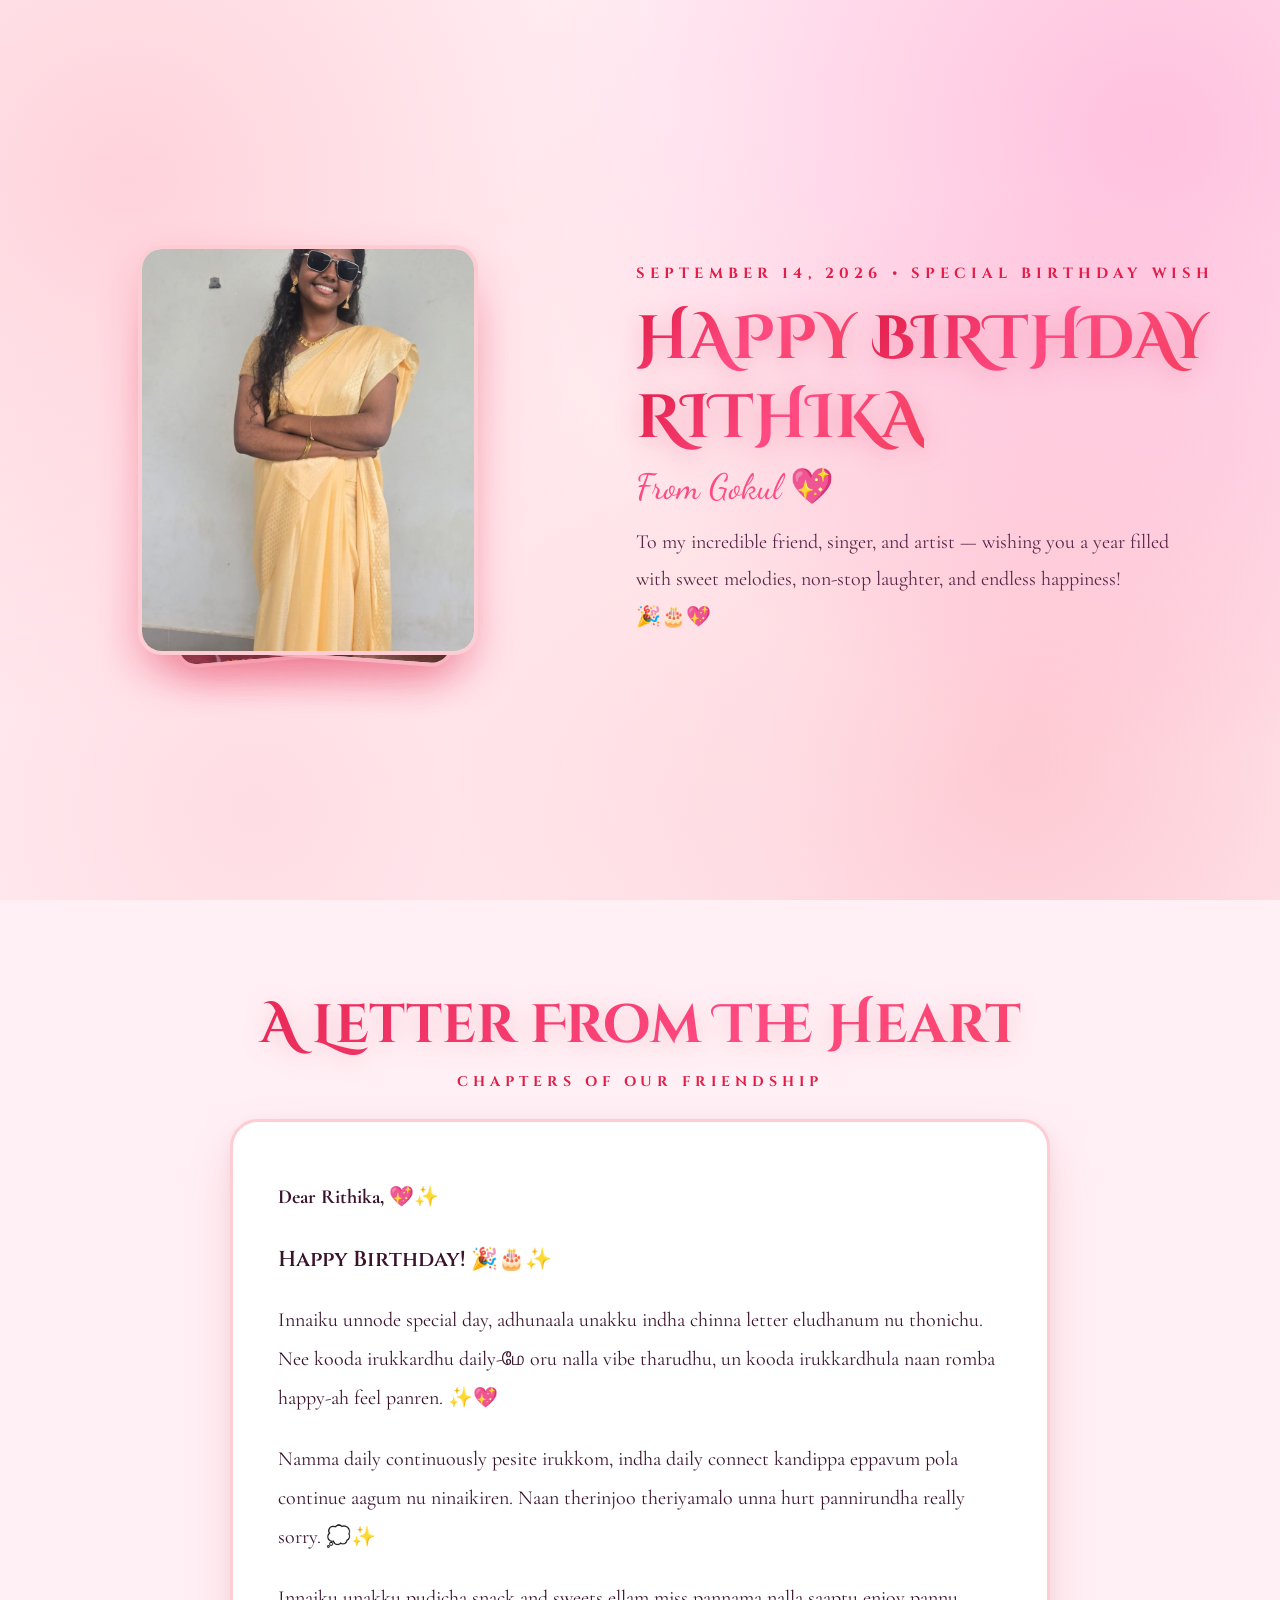
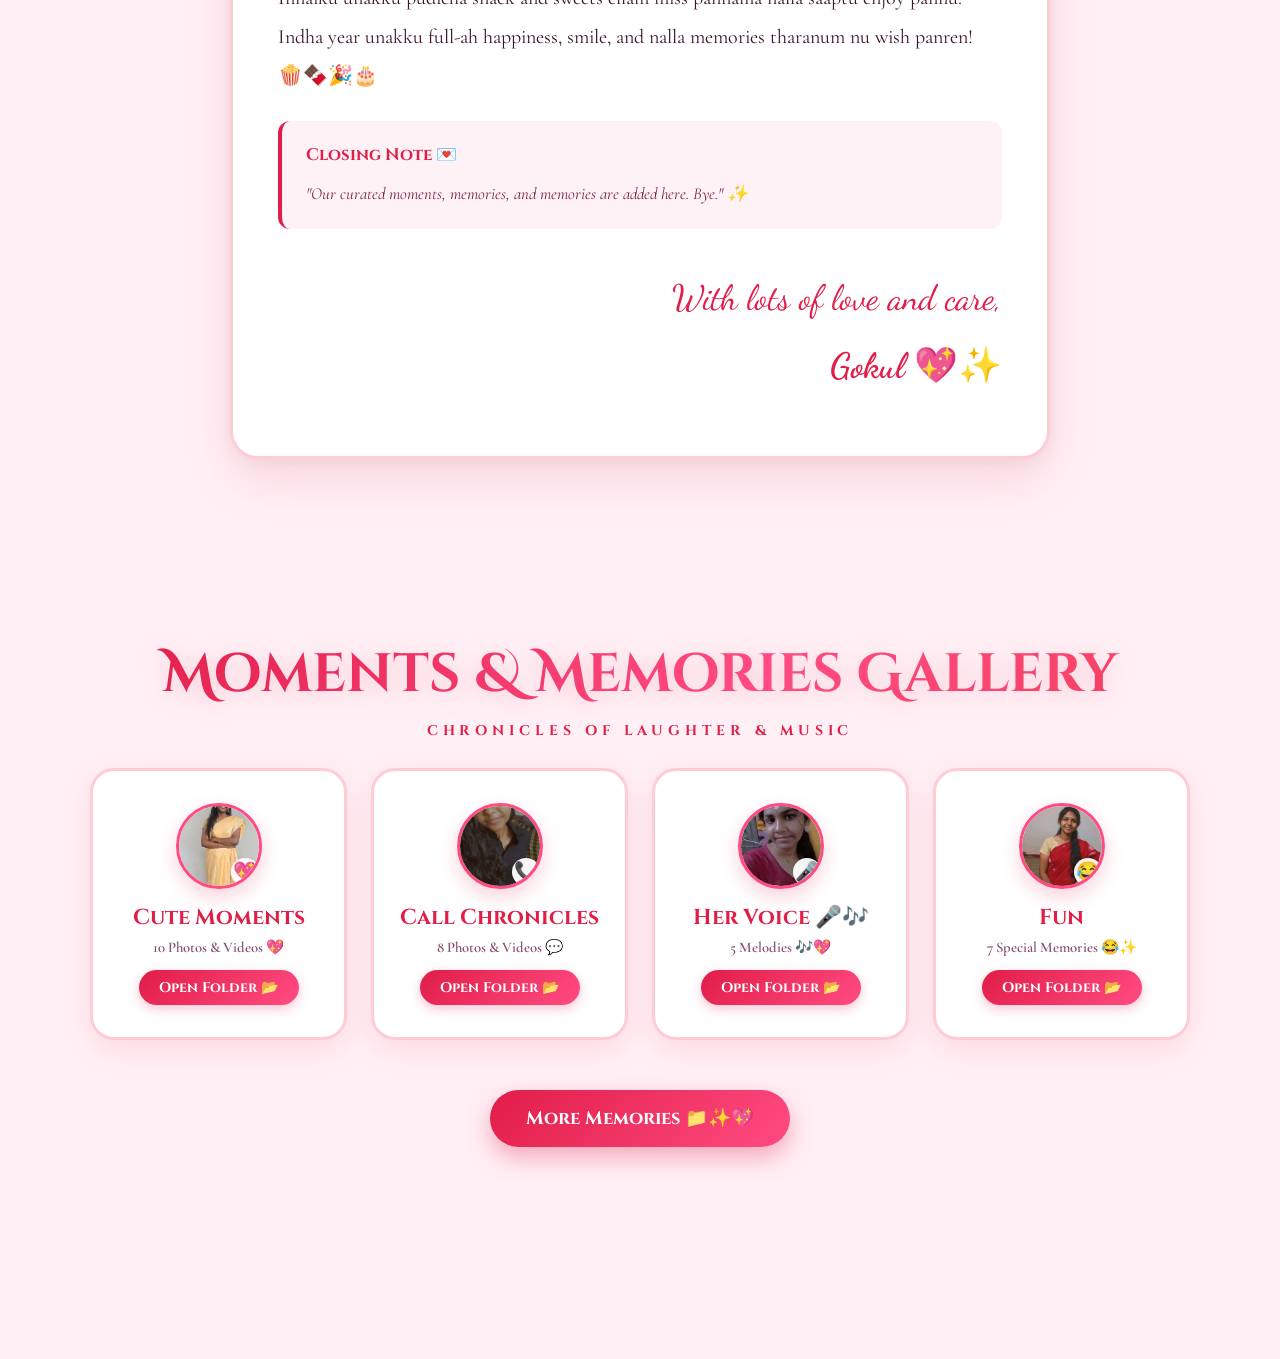
==== index.html @ 55dde21a "Remove opening modal overlay and floating voice button completely" ====
<!DOCTYPE html>
<html lang="en">
<head>
  <meta charset="UTF-8" />
  <meta name="viewport" content="width=device-width, initial-scale=1.0" />
  <title>Happy Birthday, Rithika S ❤️✨ | Friendship Celebration</title>
  <meta name="description" content="A special friendship birthday celebration created for Rithika S — September 14, 2026." />

  <!-- Google Fonts & Stylesheet -->
  <link rel="preconnect" href="https://fonts.googleapis.com" />
  <link rel="preconnect" href="https://fonts.gstatic.com" crossorigin />
  <link href="https://fonts.googleapis.com/css2?family=Cinzel+Decorative:wght@700&family=Cinzel:wght@500;700&family=Cormorant+Garamond:ital,wght@0,400;0,600;1,400&family=Inter:wght@300;400;500;600&family=Dancing+Script:wght@600;700&display=swap" rel="stylesheet" />
  <link rel="stylesheet" href="css/styles.css" />
</head>
<body>

  <!-- Raining Paper Confetti Canvas -->
  <canvas id="confetti-canvas"></canvas>

  <!-- Floating Party Balloons -->
  <div class="balloon-container" aria-hidden="true">
    <div class="floating-balloon b1">🎈</div>
    <div class="floating-balloon b2">🎂</div>
    <div class="floating-balloon b3">🎉</div>
    <div class="floating-balloon b4">🎈</div>
    <div class="floating-balloon b5">💖</div>
  </div>

  <!-- HERO SPLIT LAYOUT SECTION -->
  <header class="hero-section">
    <div class="hero-inner">
      
      <!-- HERO LEFT: 5-Photo Shuffling Stack -->
      <div class="hero-photo-column">
        <div class="photo-shuffle-stage">
          <div class="photo-shuffle-stack" id="photo-stack">
            
            <div class="shuffle-photo-card active" data-index="0">
              <img src="assets/images/rithu-real-1.jpg" alt="Rithika Photo 1" />
            </div>

            <div class="shuffle-photo-card next-1" data-index="1">
              <img src="assets/images/rithu-real-2.jpg" alt="Rithika Photo 2" />
            </div>

            <div class="shuffle-photo-card next-2" data-index="2">
              <img src="assets/images/rithu-real-3.jpg" alt="Rithika Photo 3" />
            </div>

            <div class="shuffle-photo-card next-3" data-index="3">
              <img src="assets/images/rithu-real-4.jpg" alt="Rithika Photo 4" />
            </div>

            <div class="shuffle-photo-card next-4" data-index="4">
              <img src="assets/images/rithu-real-5.jpg" alt="Rithika Photo 5" />
            </div>

          </div>
        </div>
      </div>

      <!-- HERO RIGHT: Title, Gokul Credit, Description & Interactive Voice Wish -->
      <div class="hero-text-column">
        <span class="hero-subtitle">SEPTEMBER 14, 2026 • SPECIAL BIRTHDAY WISH</span>
        
        <h1 class="hbd-animated-title" aria-label="HAPPY BIRTHDAY RITHIKA">
          <span class="hbd-word">
            <span class="hbd-char">HAPPY</span>
          </span>
          <span class="hbd-word">
            <span class="hbd-char">BIRTHDAY</span>
          </span>
          <span class="hbd-word">
            <span class="hbd-char">RITHIKA</span>
          </span>
        </h1>

        <div class="hero-author-tag">From Gokul <span class="emoji">💖</span></div>

        <p class="hero-desc">
          To my incredible friend, singer, and artist — wishing you a year filled with sweet melodies, non-stop laughter, and endless happiness! <span class="emoji">🎉🎂💖</span>
        </p>

        <!-- Hidden Background Audio: Gokul's Voice Birthday Wish (plays once) -->
        <audio id="gokul-voice-audio" autoplay preload="auto" style="display: none;">
          <source src="assets/audio/gokul-voice-wish.mp3" type="audio/mpeg">
          <source src="assets/audio/gokul-voice-wish.webm" type="audio/webm">
          <source src="assets/audio/gokul-happy-birthday-girl.webm" type="audio/webm">
          <source src="assets/audio/whatsapp-voice-wish.m4a" type="audio/mp4">
        </audio>

      </div>

    </div>
  </header>

  <!-- SECTION 2: PERSONAL FRIENDSHIP STORY LETTER -->
  <section id="letter-section" class="page-section">
    <div class="section-inner">
      <h2 class="section-title">A Letter From The Heart</h2>
      <p class="section-sub">CHAPTERS OF OUR FRIENDSHIP</p>

      <div class="letter-card-container">
        <p><strong>Dear Rithika,</strong> <span class="emoji">💖✨</span></p>

        <p style="font-size: 1.35rem; font-weight: 600; color: var(--pink-accent); font-family: var(--font-heading); margin-bottom: 20px;">
          Happy Birthday! 🎉🎂✨
        </p>
        
        <p>Innaiku unnode special day, adhunaala unakku indha chinna letter eludhanum nu thonichu. Nee kooda irukkardhu daily-மே oru nalla vibe tharudhu, un kooda irukkardhula naan romba happy-ah feel panren. ✨💖</p>
        
        <p>Namma daily continuously pesite irukkom, indha daily connect kandippa eppavum pola continue aagum nu ninaikiren. Naan therinjoo theriyamalo unna hurt pannirundha really sorry. 💭✨</p>
        
        <p>Innaiku unakku pudicha snack and sweets ellam miss pannama nalla saaptu enjoy pannu. Indha year unakku full-ah happiness, smile, and nalla memories tharanum nu wish panren! 🍿🍫🎉🎂</p>

        <div style="margin: 25px 0; padding: 18px 24px; background: rgba(255, 240, 245, 0.85); border-left: 4px solid var(--pink-accent); border-radius: 12px; font-style: italic; color: #7a2846; font-size: 1.05rem;">
          <strong style="display: block; font-style: normal; font-family: var(--font-heading); color: var(--pink-accent); margin-bottom: 6px;">Closing Note 💌</strong>
          "Our curated moments, memories, and memories are added here. Bye." ✨
        </div>

        <div class="letter-signature">
          With lots of love and care,<br />
          <strong>Gokul 💖✨</strong>
        </div>
      </div>
    </div>
  </section>

  <!-- SECTION 3: MEMORIES & PERFORMANCE GALLERY -->
  <section id="memories-section" class="page-section">
    <div class="section-inner">
      <h2 class="section-title">Moments & Memories Gallery</h2>
      <p class="section-sub">CHRONICLES OF LAUGHTER & MUSIC</p>

      <!-- Interactive Album Folders Grid View -->
      <div id="folders-view" class="folders-grid-container">
        <div class="folder-album-card" data-open-folder="cute">
          <div class="folder-preview-wrap">
            <img src="assets/images/rithu-real-1.jpg" alt="Cute Moments Cover" />
            <span class="folder-badge-overlay">💖</span>
          </div>
          <h3 class="folder-album-title">Cute Moments</h3>
          <span class="folder-item-count">10 Photos & Videos 💖</span>
          <button class="folder-open-action-btn">Open Folder 📂</button>
        </div>

        <div class="folder-album-card" data-open-folder="calls">
          <div class="folder-preview-wrap">
            <img src="assets/images/rithu-real-2.jpg" alt="Call Chronicles Cover" />
            <span class="folder-badge-overlay">📞</span>
          </div>
          <h3 class="folder-album-title">Call Chronicles</h3>
          <span class="folder-item-count">8 Photos & Videos 💬</span>
          <button class="folder-open-action-btn">Open Folder 📂</button>
        </div>

        <div class="folder-album-card" data-open-folder="videos">
          <div class="folder-preview-wrap">
            <img src="assets/images/rithu-real-3.jpg" alt="Her Voice Cover" />
            <span class="folder-badge-overlay">🎤</span>
          </div>
          <h3 class="folder-album-title">Her Voice 🎤🎶</h3>
          <span class="folder-item-count">5 Melodies 🎶💖</span>
          <button class="folder-open-action-btn">Open Folder 📂</button>
        </div>

        <div class="folder-album-card" data-open-folder="fun">
          <div class="folder-preview-wrap">
            <img src="assets/images/rithu-real-4.jpg" alt="Fun Cover" />
            <span class="folder-badge-overlay">😂</span>
          </div>
          <h3 class="folder-album-title">Fun</h3>
          <span class="folder-item-count">7 Special Memories 😂✨</span>
          <button class="folder-open-action-btn">Open Folder 📂</button>
        </div>
      </div>

      <!-- Active Folder Navigation Bar -->
      <div id="active-folder-bar" class="active-folder-bar hidden">
        <button id="back-to-folders-btn" class="folder-back-btn">← Back to All Folders 📁</button>
        <h3 id="current-folder-heading" class="current-folder-heading">Folder View</h3>
      </div>

      <!-- Memories Grid (Hidden by default until a folder is opened) -->
      <div class="memories-grid hidden" id="memories-grid">
        
        <!-- Memory 2 -->
        <div class="memory-card" data-folder="calls" data-type="image" data-src="assets/images/rithu-real-2.jpg" data-caption="7-to-10 PM Long Calls 📞💬">
          <div class="memory-media-wrap">
            <img src="assets/images/rithu-real-2.jpg" alt="Long calls" />
          </div>
          <h3 class="memory-caption">7-to-10 PM Calls 📞💬</h3>
        </div>

        <!-- Song Cover 1 (Audio with Visual Cover Thumbnail) -->
        <div class="memory-card" data-folder="videos" data-type="video" data-src="assets/videos/song-1.mp4" data-caption="Her Voice - Song Cover 1 🎤🎶✨">
          <div class="memory-media-wrap">
            <video src="assets/videos/song-thumb-cover.mp4" muted loop autoplay playsinline></video>
          </div>
          <h3 class="memory-caption">Her Voice - Song Cover 1 🎤🎶✨</h3>
        </div>

        <!-- Song Cover 2 -->
        <div class="memory-card" data-folder="videos" data-type="video" data-src="assets/videos/song-2.mp4" data-caption="Her Voice - Song Cover 2 🎤🎵💖">
          <div class="memory-media-wrap">
            <video src="assets/videos/song-thumb-cover.mp4" muted loop autoplay playsinline></video>
          </div>
          <h3 class="memory-caption">Her Voice - Song Cover 2 🎤🎵💖</h3>
        </div>

        <!-- Song Cover 3 -->
        <div class="memory-card" data-folder="videos" data-type="video" data-src="assets/videos/song-3.mp4" data-caption="Her Voice - Song Cover 3 🎤🌸🎶">
          <div class="memory-media-wrap">
            <video src="assets/videos/song-thumb-cover.mp4" muted loop autoplay playsinline></video>
          </div>
          <h3 class="memory-caption">Her Voice - Song Cover 3 🎤🌸🎶</h3>
        </div>

        <!-- Song Cover 4 -->
        <div class="memory-card" data-folder="videos" data-type="video" data-src="assets/videos/song-4.mp4" data-caption="Her Voice - Song Cover 4 🎤✨💖">
          <div class="memory-media-wrap">
            <video src="assets/videos/song-thumb-cover.mp4" muted loop autoplay playsinline></video>
          </div>
          <h3 class="memory-caption">Her Voice - Song Cover 4 🎤✨💖</h3>
        </div>

        <!-- Full Performance Video -->
        <div class="memory-card" data-folder="videos" data-type="video" data-src="assets/videos/song-full-performance.mp4" data-caption="Her Voice - Special Performance Video 🎤💖✨">
          <div class="memory-media-wrap">
            <video src="assets/videos/song-full-performance.mp4" muted loop autoplay playsinline></video>
          </div>
          <h3 class="memory-caption">Her Voice - Special Performance 🎤💖✨</h3>
        </div>

        <!-- Memory 4 -->
        <div class="memory-card" data-folder="fun" data-type="image" data-src="assets/images/rithu-real-4.jpg" data-caption="Fun & Laughter Special 😂✨">
          <div class="memory-media-wrap">
            <img src="assets/images/rithu-real-4.jpg" alt="Fun memory" />
          </div>
          <h3 class="memory-caption">Fun & Laughter Special 😂✨</h3>
        </div>

        <!-- Cute Moments Photo 1 -->
        <div class="memory-card" data-folder="cute" data-type="image" data-src="assets/images/cute-moment-1.jpg" data-caption="Sweet Vibe & Peaceful Moments 💖✨">
          <div class="memory-media-wrap">
            <img src="assets/images/cute-moment-1.jpg" alt="Sweet Vibe Memory" />
          </div>
          <h3 class="memory-caption">Sweet Vibe & Peaceful Moments 💖✨</h3>
        </div>

        <!-- Fun Video Memory 1 -->
        <div class="memory-card" data-folder="fun" data-type="video" data-src="assets/videos/cute-video-1.mp4" data-caption="Fun Video Memory 1 😂✨">
          <div class="memory-media-wrap">
            <video src="assets/videos/cute-video-1.mp4" muted loop autoplay playsinline></video>
          </div>
          <h3 class="memory-caption">Fun Video Memory 1 😂✨</h3>
        </div>

        <!-- Fun Video Memory 2 -->
        <div class="memory-card" data-folder="fun" data-type="video" data-src="assets/videos/cute-video-2.mp4" data-caption="Fun Video Memory 2 😂✨">
          <div class="memory-media-wrap">
            <video src="assets/videos/cute-video-2.mp4" muted loop autoplay playsinline></video>
          </div>
          <h3 class="memory-caption">Fun Video Memory 2 😂✨</h3>
        </div>

        <!-- Fun Video Memory 3 -->
        <div class="memory-card" data-folder="fun" data-type="video" data-src="assets/videos/cute-video-13.mp4" data-caption="Fun Video Memory 3 😂✨">
          <div class="memory-media-wrap">
            <video src="assets/videos/cute-video-13.mp4" muted loop autoplay playsinline></video>
          </div>
          <h3 class="memory-caption">Fun Video Memory 3 😂✨</h3>
        </div>

        <!-- Fun Video Memory 4 -->
        <div class="memory-card" data-folder="fun" data-type="video" data-src="assets/videos/fun-video-4.mp4" data-caption="Fun Video Memory 4 😂✨">
          <div class="memory-media-wrap">
            <video src="assets/videos/fun-video-4.mp4" muted loop autoplay playsinline></video>
          </div>
          <h3 class="memory-caption">Fun Video Memory 4 😂✨</h3>
        </div>

        <!-- Fun Video Memory 5 -->
        <div class="memory-card" data-folder="fun" data-type="video" data-src="assets/videos/fun-video-5.mp4" data-caption="Fun Video Memory 5 😂✨">
          <div class="memory-media-wrap">
            <video src="assets/videos/fun-video-5.mp4" muted loop autoplay playsinline></video>
          </div>
          <h3 class="memory-caption">Fun Video Memory 5 😂✨</h3>
        </div>

        <!-- Fun Video Memory 6 -->
        <div class="memory-card" data-folder="fun" data-type="video" data-src="assets/videos/fun-video-6.mp4" data-caption="Fun Video Memory 6 😂✨">
          <div class="memory-media-wrap">
            <video src="assets/videos/fun-video-6.mp4" muted loop autoplay playsinline></video>
          </div>
          <h3 class="memory-caption">Fun Video Memory 6 😂✨</h3>
        </div>

        <!-- Cute Moments Video 3 -->
        <div class="memory-card" data-folder="cute" data-type="video" data-src="assets/videos/cute-video-3.mp4" data-caption="Cute Video Memory 3 🎥💖">
          <div class="memory-media-wrap">
            <video src="assets/videos/cute-video-3.mp4" muted loop autoplay playsinline></video>
          </div>
          <h3 class="memory-caption">Cute Video Memory 3 🎥💖</h3>
        </div>

        <!-- Cute Moments Video 4 -->
        <div class="memory-card" data-folder="cute" data-type="video" data-src="assets/videos/cute-video-4.mp4" data-caption="Cute Video Memory 4 🎥💖">
          <div class="memory-media-wrap">
            <video src="assets/videos/cute-video-4.mp4" muted loop autoplay playsinline></video>
          </div>
          <h3 class="memory-caption">Cute Video Memory 4 🎥💖</h3>
        </div>

        <!-- Cute Moments Video 5 -->
        <div class="memory-card" data-folder="cute" data-type="video" data-src="assets/videos/cute-video-5.mp4" data-caption="Cute Video Memory 5 🎥💖">
          <div class="memory-media-wrap">
            <video src="assets/videos/cute-video-5.mp4" muted loop autoplay playsinline></video>
          </div>
          <h3 class="memory-caption">Cute Video Memory 5 🎥💖</h3>
        </div>

        <!-- Cute Moments Video 6 -->
        <div class="memory-card" data-folder="cute" data-type="video" data-src="assets/videos/cute-video-6.mp4" data-caption="Cute Video Memory 6 🎥💖">
          <div class="memory-media-wrap">
            <video src="assets/videos/cute-video-6.mp4" muted loop autoplay playsinline></video>
          </div>
          <h3 class="memory-caption">Cute Video Memory 6 🎥💖</h3>
        </div>

        <!-- Cute Moments Video 7 -->
        <div class="memory-card" data-folder="cute" data-type="video" data-src="assets/videos/cute-video-7.mp4" data-caption="Cute Video Memory 7 🎥💖">
          <div class="memory-media-wrap">
            <video src="assets/videos/cute-video-7.mp4" muted loop autoplay playsinline></video>
          </div>
          <h3 class="memory-caption">Cute Video Memory 7 🎥💖</h3>
        </div>

        <!-- Cute Moments Video 8 -->
        <div class="memory-card" data-folder="cute" data-type="video" data-src="assets/videos/cute-video-8.mp4" data-caption="Cute Video Memory 8 🎥💖">
          <div class="memory-media-wrap">
            <video src="assets/videos/cute-video-8.mp4" muted loop autoplay playsinline></video>
          </div>
          <h3 class="memory-caption">Cute Video Memory 8 🎥💖</h3>
        </div>

        <!-- Cute Moments Video 9 -->
        <div class="memory-card" data-folder="cute" data-type="video" data-src="assets/videos/cute-video-9.mp4" data-caption="Cute Video Memory 9 🎥💖">
          <div class="memory-media-wrap">
            <video src="assets/videos/cute-video-9.mp4" muted loop autoplay playsinline></video>
          </div>
          <h3 class="memory-caption">Cute Video Memory 9 🎥💖</h3>
        </div>

        <!-- Cute Moments Video 10 -->
        <div class="memory-card" data-folder="cute" data-type="video" data-src="assets/videos/cute-video-10.mp4" data-caption="Cute Video Memory 10 🎥💖">
          <div class="memory-media-wrap">
            <video src="assets/videos/cute-video-10.mp4" muted loop autoplay playsinline></video>
          </div>
          <h3 class="memory-caption">Cute Video Memory 10 🎥💖</h3>
        </div>

        <!-- Cute Moments Video 11 -->
        <div class="memory-card" data-folder="cute" data-type="video" data-src="assets/videos/cute-video-11.mp4" data-caption="Cute Video Memory 11 🎥💖">
          <div class="memory-media-wrap">
            <video src="assets/videos/cute-video-11.mp4" muted loop autoplay playsinline></video>
          </div>
          <h3 class="memory-caption">Cute Video Memory 11 🎥💖</h3>
        </div>

        <!-- Cute Moments Video 12 -->
        <div class="memory-card" data-folder="cute" data-type="video" data-src="assets/videos/cute-video-12.mp4" data-caption="Cute Video Memory 12 🎥💖">
          <div class="memory-media-wrap">
            <video src="assets/videos/cute-video-12.mp4" muted loop autoplay playsinline></video>
          </div>
          <h3 class="memory-caption">Cute Video Memory 12 🎥💖</h3>
        </div>

        <!-- Call Chronicles Photo 1 -->
        <div class="memory-card" data-folder="calls" data-type="image" data-src="assets/images/call-img-1.jpg" data-caption="Late Night Call Memory 1 📞💬">
          <div class="memory-media-wrap">
            <img src="assets/images/call-img-1.jpg" alt="Call Memory 1" />
          </div>
          <h3 class="memory-caption">Late Night Call Memory 1 📞💬</h3>
        </div>

        <!-- Call Chronicles Photo 2 -->
        <div class="memory-card" data-folder="calls" data-type="image" data-src="assets/images/call-img-2.jpg" data-caption="Late Night Call Memory 2 📞💬">
          <div class="memory-media-wrap">
            <img src="assets/images/call-img-2.jpg" alt="Call Memory 2" />
          </div>
          <h3 class="memory-caption">Late Night Call Memory 2 📞💬</h3>
        </div>

        <!-- Call Chronicles Photo 3 -->
        <div class="memory-card" data-folder="calls" data-type="image" data-src="assets/images/call-img-3.jpg" data-caption="Late Night Call Memory 3 📞💬">
          <div class="memory-media-wrap">
            <img src="assets/images/call-img-3.jpg" alt="Call Memory 3" />
          </div>
          <h3 class="memory-caption">Late Night Call Memory 3 📞💬</h3>
        </div>

        <!-- Call Chronicles Video 1 -->
        <div class="memory-card" data-folder="calls" data-type="video" data-src="assets/videos/call-video-1.mp4" data-caption="Call Video Moment 1 📹💬">
          <div class="memory-media-wrap">
            <video src="assets/videos/call-video-1.mp4" muted loop autoplay playsinline></video>
          </div>
          <h3 class="memory-caption">Call Video Moment 1 📹💬</h3>
        </div>

        <!-- Call Chronicles Video 2 -->
        <div class="memory-card" data-folder="calls" data-type="video" data-src="assets/videos/call-video-2.mp4" data-caption="Call Video Moment 2 📹💬">
          <div class="memory-media-wrap">
            <video src="assets/videos/call-video-2.mp4" muted loop autoplay playsinline></video>
          </div>
          <h3 class="memory-caption">Call Video Moment 2 📹💬</h3>
        </div>

        <!-- Call Chronicles Video 3 -->
        <div class="memory-card" data-folder="calls" data-type="video" data-src="assets/videos/call-video-3.mp4" data-caption="Call Video Moment 3 📹💬">
          <div class="memory-media-wrap">
            <video src="assets/videos/call-video-3.mp4" muted loop autoplay playsinline></video>
          </div>
          <h3 class="memory-caption">Call Video Moment 3 📹💬</h3>
        </div>

        <!-- Call Chronicles Video 4 -->
        <div class="memory-card" data-folder="calls" data-type="video" data-src="assets/videos/call-video-4.mp4" data-caption="Call Video Moment 4 📹💬">
          <div class="memory-media-wrap">
            <video src="assets/videos/call-video-4.mp4" muted loop autoplay playsinline></video>
          </div>
          <h3 class="memory-caption">Call Video Moment 4 📹💬</h3>
        </div>

      </div>

      <div style="margin-top: 50px;">
        <a href="https://drive.google.com/drive/folders/15Xi68kK8AtnU2vFqr58eB4OE3E8irzgk" target="_blank" rel="noopener noreferrer" class="btn-glow-pink" style="font-size: 1.15rem;">
          More Memories 📁✨💖
        </a>
      </div>
    </div>
  </section>

  <!-- LIGHTBOX MODAL -->
  <div id="lightbox-modal" class="lightbox-modal hidden">
    <div class="lightbox-content">
      <button id="lightbox-close" class="lightbox-close-btn">✕ Close</button>
      <img id="lightbox-img" class="hidden" src="" alt="Enlarged view" />
      <video id="lightbox-video" class="hidden" src="" controls autoplay></video>
      <p id="lightbox-caption" style="margin-top: 15px; color: var(--pink-accent); font-family: var(--font-heading); font-size: 1.25rem; font-weight: 700;"></p>
    </div>
  </div>

  <!-- Main JavaScript File -->
  <script src="js/main.js"></script>
</body>
</html>
---- css/styles.css ----
/* =========================================================
   RITHIKA S — FRIENDSHIP BIRTHDAY CELEBRATION
   styles.css — Voice Birthday Wish Soundwave & Layout
   ========================================================= */

@import url('https://fonts.googleapis.com/css2?family=Cinzel+Decorative:wght@700&family=Cinzel:wght@500;700&family=Cormorant+Garamond:ital,wght@0,400;0,600;1,400&family=Inter:wght@300;400;500;600&family=Dancing+Script:wght@600;700&display=swap');

:root {
  --bg-pink-light:   #fff0f5;
  --bg-card:         #ffffff;
  
  --pink-primary:    #ff4b82;
  --pink-accent:     #e11d48;
  --pink-glow:       #ff69b4;
  --pink-rose:       #f43f5e;
  --pink-soft:       #ffe4e6;
  --pink-border:     #fecdd3;

  --text-primary:    #3b142c;
  --text-secondary:  #5c2447;
  --text-muted:      #854d6e;

  --font-title:      'Cinzel Decorative', 'Cinzel', serif;
  --font-heading:    'Cinzel', serif;
  --font-body:       'Cormorant Garamond', Georgia, serif;
  --font-sans:       'Inter', system-ui, sans-serif;
  --font-script:     'Dancing Script', cursive;

  --ease-smooth:     cubic-bezier(0.25, 1, 0.5, 1);
  --ease-bounce:     cubic-bezier(0.34, 1.56, 0.64, 1);
}

*, *::before, *::after {
  box-sizing: border-box;
  margin: 0;
  padding: 0;
}

html {
  scroll-behavior: smooth;
  font-size: 16px;
}

body {
  width: 100%;
  min-height: 100vh;
  overflow-x: hidden;
  background-color: var(--bg-pink-light);
  background-image: 
    radial-gradient(circle at 10% 20%, rgba(255, 182, 193, 0.5) 0%, transparent 40%),
    radial-gradient(circle at 90% 15%, rgba(255, 105, 180, 0.35) 0%, transparent 45%),
    radial-gradient(circle at 50% 60%, rgba(255, 228, 230, 0.55) 0%, transparent 50%),
    radial-gradient(circle at 80% 85%, rgba(251, 113, 133, 0.3) 0%, transparent 45%),
    radial-gradient(circle at 20% 90%, rgba(255, 192, 203, 0.4) 0%, transparent 40%);
  background-attachment: fixed;
  color: var(--text-primary);
  font-family: var(--font-body);
  -webkit-font-smoothing: antialiased;
}

/* ── Floating Balloons & Confetti Rain Canvases ── */
.balloon-container {
  position: fixed;
  inset: 0;
  pointer-events: none;
  z-index: 50;
  overflow: hidden;
}

.floating-balloon {
  position: absolute;
  bottom: -100px;
  font-size: 2.8rem;
  animation: floatUp 7s ease-in-out infinite;
  opacity: 0.95;
}

@keyframes floatUp {
  0% { transform: translateY(0) rotate(0deg); opacity: 1; }
  100% { transform: translateY(-115vh) rotate(20deg); opacity: 0; }
}

.b1 { left: 8%; animation-delay: 0s; animation-duration: 6.5s; }
.b2 { left: 22%; animation-delay: 1.8s; animation-duration: 7.5s; }
.b3 { left: 45%; animation-delay: 0.5s; animation-duration: 8s; }
.b4 { left: 70%; animation-delay: 2.2s; animation-duration: 6.8s; }
.b5 { left: 88%; animation-delay: 1.0s; animation-duration: 7.2s; }

/* Raining Paper Confetti Canvas */
#confetti-canvas {
  position: fixed;
  inset: 0;
  pointer-events: none;
  z-index: 99;
}

/* ── Hero Split Layout Section ── */
.hero-section {
  position: relative;
  width: 100%;
  min-height: 100vh;
  display: flex;
  align-items: center;
  justify-content: center;
  padding: 60px 30px;
}

.hero-inner {
  width: 100%;
  max-width: 1240px;
  display: grid;
  grid-template-columns: 0.95fr 1.05fr;
  gap: 50px;
  align-items: center;
}

/* Hero Left: 5-Photo Shuffling Stack */
.hero-photo-column {
  width: 100%;
  display: flex;
  justify-content: center;
}

.photo-shuffle-stage {
  position: relative;
  width: 100%;
  height: 440px;
  display: flex;
  align-items: center;
  justify-content: center;
}

.photo-shuffle-stack {
  position: relative;
  width: 340px;
  height: 410px;
  cursor: pointer;
}

.shuffle-photo-card {
  position: absolute;
  inset: 0;
  border-radius: 24px;
  overflow: hidden;
  background: #ffffff;
  border: 4px solid var(--pink-border);
  box-shadow: 0 20px 45px rgba(225, 29, 72, 0.2);
  transition: all 0.8s var(--ease-smooth);
}

.shuffle-photo-card img {
  width: 100%;
  height: 100%;
  object-fit: cover;
}

.shuffle-photo-card.active {
  z-index: 10;
  transform: scale(1) rotate(0deg);
  opacity: 1;
}

.shuffle-photo-card.next-1 {
  z-index: 8;
  transform: scale(0.93) translateY(18px) rotate(4deg);
  opacity: 0.9;
}

.shuffle-photo-card.next-2 {
  z-index: 6;
  transform: scale(0.86) translateY(36px) rotate(-5deg);
  opacity: 0.75;
}

.shuffle-photo-card.next-3 {
  z-index: 4;
  transform: scale(0.8) translateY(54px) rotate(3deg);
  opacity: 0.55;
}

.shuffle-photo-card.next-4 {
  z-index: 2;
  transform: scale(0.74) translateY(70px) rotate(-3deg);
  opacity: 0.35;
}

/* Hero Right: Text Column */
.hero-text-column {
  display: flex;
  flex-direction: column;
  align-items: flex-start;
  text-align: left;
  gap: 16px;
}

.hero-subtitle {
  font-family: var(--font-heading);
  font-size: 0.92rem;
  letter-spacing: 0.35em;
  text-transform: uppercase;
  color: var(--pink-accent);
  font-weight: 700;
}

.hbd-animated-title {
  display: flex;
  flex-wrap: wrap;
  gap: 8px 14px;
  font-family: var(--font-title);
  font-size: clamp(2.5rem, 4.8vw, 4.5rem);
  line-height: 1.15;
  margin-top: 6px;
}

.hbd-word {
  display: inline-flex;
}

.hbd-char {
  display: inline-block;
  background: linear-gradient(135deg, #e11d48 0%, #ff4b82 50%, #f43f5e 100%);
  -webkit-background-clip: text;
  -webkit-text-fill-color: transparent;
  filter: drop-shadow(0 4px 12px rgba(225, 29, 72, 0.25));
}

.hero-author-tag {
  font-family: var(--font-script);
  font-size: 2.2rem;
  color: var(--pink-primary);
  margin-top: -5px;
}

.hero-desc {
  font-size: 1.25rem;
  color: var(--text-secondary);
  line-height: 1.85;
  max-width: 540px;
}

/* Voice Birthday Wish Component */
.voice-wish-wrap {
  margin-top: 15px;
  display: flex;
  flex-direction: column;
  align-items: flex-start;
  gap: 12px;
}

.voice-lang-selector {
  display: flex;
  gap: 8px;
  background: rgba(255, 255, 255, 0.8);
  padding: 4px;
  border-radius: 20px;
  border: 1px solid var(--pink-border);
  box-shadow: 0 4px 12px rgba(225, 29, 72, 0.08);
}

.voice-lang-btn {
  padding: 6px 14px;
  font-family: var(--font-body);
  font-size: 0.85rem;
  font-weight: 600;
  border: none;
  background: transparent;
  color: var(--text-muted);
  border-radius: 16px;
  cursor: pointer;
  transition: all 0.25s ease;
}

.voice-lang-btn.active, .voice-lang-btn:hover {
  background: linear-gradient(135deg, #e11d48, #ff4b82);
  color: #ffffff;
  box-shadow: 0 3px 10px rgba(225, 29, 72, 0.25);
}

.soundwave-container {
  display: flex;
  align-items: center;
  gap: 6px;
  background: var(--bg-card);
  border: 2px solid var(--pink-border);
  padding: 10px 22px;
  border-radius: 30px;
  box-shadow: 0 8px 25px rgba(225, 29, 72, 0.15);
  transition: opacity 0.3s ease;
}

.soundwave-bar {
  width: 4px;
  height: 24px;
  background: linear-gradient(to top, #ff4b82, #a855f7);
  border-radius: 4px;
  animation: soundwaveDance 0.5s ease-in-out infinite alternate;
}

.soundwave-bar:nth-child(1) { animation-delay: 0.1s; }
.soundwave-bar:nth-child(2) { animation-delay: 0.3s; }
.soundwave-bar:nth-child(3) { animation-delay: 0.2s; }
.soundwave-bar:nth-child(4) { animation-delay: 0.4s; }
.soundwave-bar:nth-child(5) { animation-delay: 0.15s; }

@keyframes soundwaveDance {
  0% { height: 8px; }
  100% { height: 28px; }
}

.voice-status-label {
  font-family: var(--font-heading);
  font-size: 0.95rem;
  color: var(--pink-accent);
  font-weight: 600;
  margin-left: 8px;
}

/* Glow Pill Buttons */
.btn-glow-pink {
  display: inline-flex;
  align-items: center;
  gap: 10px;
  padding: 16px 36px;
  background: linear-gradient(135deg, #e11d48, #ff4b82);
  border: none;
  border-radius: 50px;
  color: #ffffff;
  font-family: var(--font-heading);
  font-size: 1.05rem;
  font-weight: 700;
  cursor: pointer;
  box-shadow: 0 10px 25px rgba(225, 29, 72, 0.35);
  transition: transform 0.3s var(--ease-bounce), box-shadow 0.3s ease;
  text-decoration: none;
}

.btn-glow-pink:hover {
  transform: translateY(-4px) scale(1.04);
  box-shadow: 0 16px 35px rgba(225, 29, 72, 0.5);
}

.btn-glow-purple {
  background: linear-gradient(135deg, #a855f7, #ec4899) !important;
  box-shadow: 0 10px 25px rgba(168, 85, 247, 0.35) !important;
}

.btn-glow-purple:hover {
  box-shadow: 0 16px 35px rgba(168, 85, 247, 0.5) !important;
}

/* ── Section Dividers & General Sections ── */
.page-section {
  position: relative;
  width: 100%;
  min-height: 90vh;
  padding: 90px 30px;
  display: flex;
  flex-direction: column;
  align-items: center;
  text-align: center;
}

.section-inner {
  width: 100%;
  max-width: 1100px;
  margin: 0 auto;
}

.section-title {
  font-family: var(--font-title);
  font-size: clamp(2.2rem, 4.2vw, 3.6rem);
  background: linear-gradient(135deg, #e11d48 0%, #ff4b82 60%, #f43f5e 100%);
  -webkit-background-clip: text;
  -webkit-text-fill-color: transparent;
  filter: drop-shadow(0 4px 12px rgba(225, 29, 72, 0.2));
  margin-bottom: 10px;
}

.section-sub {
  font-family: var(--font-heading);
  font-size: 0.88rem;
  letter-spacing: 0.35em;
  text-transform: uppercase;
  color: var(--pink-accent);
  font-weight: 700;
  margin-bottom: 28px;
}

/* ── Personal Story Letter (Warm Human Feel) ── */
.letter-card-container {
  max-width: 820px;
  margin: 20px auto 0;
  background: var(--bg-card);
  color: var(--text-primary);
  padding: 55px 45px;
  border-radius: 28px;
  border: 3px solid var(--pink-border);
  box-shadow: 0 20px 50px rgba(225, 29, 72, 0.12), 0 5px 15px rgba(0, 0, 0, 0.05);
  text-align: left;
  line-height: 1.95;
  font-size: 1.25rem;
}

.letter-card-container p {
  color: var(--text-primary) !important;
  margin-bottom: 22px;
}

.letter-signature {
  text-align: right;
  font-family: var(--font-script);
  font-size: 2.2rem;
  color: var(--pink-accent) !important;
  margin-top: 35px;
}

/* ── Interactive Folder Cards Grid ── */
.folders-grid-container {
  display: grid;
  grid-template-columns: repeat(auto-fit, minmax(230px, 1fr));
  gap: 24px;
  width: 100%;
  margin: 25px 0 35px;
}

.folder-album-card {
  display: flex;
  flex-direction: column;
  align-items: center;
  justify-content: center;
  background: var(--bg-card);
  border: 3px solid var(--pink-border);
  border-radius: 24px;
  padding: 32px 20px;
  cursor: pointer;
  box-shadow: 0 10px 30px rgba(225, 29, 72, 0.1);
  transition: all 0.35s var(--ease-smooth);
}

.folder-album-card:hover {
  transform: translateY(-8px) scale(1.04);
  border-color: var(--pink-primary);
  box-shadow: 0 18px 45px rgba(225, 29, 72, 0.25);
  background: #ffffff;
}

.folder-icon-wrap {
  font-size: 3.5rem;
  margin-bottom: 12px;
  filter: drop-shadow(0 6px 12px rgba(225, 29, 72, 0.2));
  transition: transform 0.3s ease;
}

.folder-album-card:hover .folder-icon-wrap {
  transform: scale(1.15) rotate(-5deg);
}

.folder-preview-wrap {
  position: relative;
  width: 86px;
  height: 86px;
  border-radius: 50%;
  overflow: hidden;
  margin-bottom: 14px;
  border: 3px solid var(--pink-primary);
  box-shadow: 0 8px 20px rgba(225, 29, 72, 0.2);
}

.folder-preview-wrap img {
  width: 100%;
  height: 100%;
  object-fit: cover;
  transition: transform 0.4s ease;
}

.folder-album-card:hover .folder-preview-wrap img {
  transform: scale(1.15);
}

.folder-badge-overlay {
  position: absolute;
  bottom: 0;
  right: 0;
  font-size: 1.2rem;
  background: rgba(255, 255, 255, 0.95);
  border-radius: 50%;
  padding: 2px;
  box-shadow: 0 4px 10px rgba(0,0,0,0.15);
}

.folder-album-title {
  font-family: var(--font-heading);
  font-size: 1.35rem;
  color: var(--pink-accent);
  font-weight: 700;
  margin-bottom: 6px;
}

.folder-item-count {
  font-size: 0.92rem;
  color: var(--text-muted);
  font-weight: 600;
}

.folder-open-action-btn {
  margin-top: 14px;
  padding: 8px 20px;
  background: linear-gradient(135deg, #e11d48, #ff4b82);
  color: #ffffff;
  border: none;
  border-radius: 20px;
  font-family: var(--font-heading);
  font-size: 0.88rem;
  font-weight: 700;
  cursor: pointer;
  box-shadow: 0 4px 12px rgba(225, 29, 72, 0.25);
  transition: transform 0.25s ease, box-shadow 0.25s ease;
}

.folder-album-card:hover .folder-open-action-btn {
  transform: scale(1.06);
  box-shadow: 0 8px 20px rgba(225, 29, 72, 0.4);
}

/* ── Active Folder View Bar ── */
.active-folder-bar {
  display: flex;
  align-items: center;
  justify-content: space-between;
  width: 100%;
  background: var(--bg-card);
  border: 2px solid var(--pink-border);
  border-radius: 20px;
  padding: 14px 28px;
  margin-bottom: 30px;
  box-shadow: 0 8px 25px rgba(225, 29, 72, 0.1);
}

.folder-back-btn {
  display: inline-flex;
  align-items: center;
  gap: 8px;
  padding: 10px 22px;
  background: linear-gradient(135deg, #e11d48, #ff4b82);
  color: #ffffff;
  border: none;
  border-radius: 25px;
  font-family: var(--font-heading);
  font-size: 0.95rem;
  font-weight: 700;
  cursor: pointer;
  box-shadow: 0 6px 18px rgba(225, 29, 72, 0.25);
  transition: transform 0.25s ease;
}

.folder-back-btn:hover {
  transform: scale(1.05);
}

.current-folder-heading {
  font-family: var(--font-heading);
  font-size: 1.3rem;
  color: var(--pink-accent);
  font-weight: 700;
}

/* ── Folder Category Filter Navigation ── */
.gallery-folder-nav {
  display: flex;
  flex-wrap: wrap;
  justify-content: center;
  gap: 12px;
  margin: 15px 0 35px;
}

.folder-tab {
  display: inline-flex;
  align-items: center;
  gap: 8px;
  padding: 12px 26px;
  background: var(--bg-card);
  border: 2px solid var(--pink-border);
  border-radius: 30px;
  color: var(--text-primary);
  font-family: var(--font-heading);
  font-size: 0.98rem;
  font-weight: 700;
  cursor: pointer;
  box-shadow: 0 6px 18px rgba(225, 29, 72, 0.08);
  transition: all 0.3s var(--ease-smooth);
}

.folder-tab:hover, .folder-tab.active {
  background: linear-gradient(135deg, #e11d48, #ff4b82);
  color: #ffffff;
  border-color: #ff4b82;
  transform: translateY(-3px) scale(1.04);
  box-shadow: 0 10px 25px rgba(225, 29, 72, 0.3);
}

/* ── Memories Gallery Grid ── */
.memories-grid {
  display: grid;
  grid-template-columns: repeat(auto-fit, minmax(280px, 1fr));
  gap: 28px;
  width: 100%;
  margin-top: 20px;
}

.memory-card.hidden-folder {
  display: none !important;
}

.memory-card {
  position: relative;
  background: var(--bg-card);
  border: 2px solid var(--pink-border);
  border-radius: 24px;
  padding: 18px;
  overflow: hidden;
  box-shadow: 0 10px 30px rgba(225, 29, 72, 0.1);
  cursor: pointer;
  transition: transform 0.4s var(--ease-smooth), border-color 0.4s ease, box-shadow 0.4s ease;
}

.memory-card:hover {
  transform: translateY(-8px) scale(1.03);
  border-color: var(--pink-primary);
  box-shadow: 0 20px 45px rgba(225, 29, 72, 0.25);
}

.memory-media-wrap {
  position: relative;
  width: 100%;
  height: 240px;
  border-radius: 16px;
  overflow: hidden;
}

.memory-media-wrap video,
.memory-media-wrap img {
  width: 100%;
  height: 100%;
  object-fit: cover;
}

.memory-badge {
  position: absolute;
  top: 12px;
  left: 12px;
  background: rgba(255, 255, 255, 0.9);
  backdrop-filter: blur(8px);
  padding: 5px 14px;
  border-radius: 20px;
  font-size: 0.8rem;
  font-family: var(--font-sans);
  color: var(--text-primary);
  font-weight: 600;
  box-shadow: 0 4px 10px rgba(0,0,0,0.1);
}

.memory-caption {
  font-family: var(--font-heading);
  font-size: 1.15rem;
  color: var(--pink-accent);
  margin-top: 14px;
  text-align: center;
  font-weight: 700;
}

/* ── Lightbox Modal ── */
.lightbox-modal {
  position: fixed;
  inset: 0;
  z-index: 1000;
  display: flex;
  align-items: center;
  justify-content: center;
  background: rgba(43, 18, 37, 0.85);
  backdrop-filter: blur(15px);
}

.lightbox-modal.hidden {
  display: none !important;
}

.lightbox-content {
  position: relative;
  width: 90%;
  max-width: 820px;
  text-align: center;
}

.lightbox-content video,
.lightbox-content img {
  width: 100%;
  max-height: 75vh;
  border-radius: 20px;
  box-shadow: 0 25px 60px rgba(0, 0, 0, 0.4);
}

.lightbox-close-btn {
  position: absolute;
  top: -45px;
  right: 0;
  background: #ffffff;
  border: none;
  color: var(--text-primary);
  padding: 6px 18px;
  border-radius: 20px;
  cursor: pointer;
  font-weight: 700;
}

/* ── Download Action Buttons & Section ── */
.memory-download-btn {
  display: inline-flex;
  align-items: center;
  gap: 6px;
  margin-top: 12px;
  padding: 8px 18px;
  background: linear-gradient(135deg, #e11d48, #ff4b82);
  color: #ffffff !important;
  font-family: var(--font-sans);
  font-size: 0.88rem;
  font-weight: 600;
  border-radius: 20px;
  text-decoration: none;
  box-shadow: 0 4px 12px rgba(225, 29, 72, 0.25);
  transition: all 0.25s ease;
  z-index: 5;
}

.memory-download-btn:hover {
  transform: translateY(-2px);
  box-shadow: 0 6px 18px rgba(225, 29, 72, 0.4);
}

.lightbox-download-btn {
  display: inline-flex;
  align-items: center;
  gap: 8px;
  margin-top: 16px;
  padding: 10px 24px;
  background: linear-gradient(135deg, #22c55e, #16a34a);
  color: #ffffff !important;
  font-family: var(--font-sans);
  font-size: 0.95rem;
  font-weight: 700;
  border-radius: 25px;
  text-decoration: none;
  box-shadow: 0 6px 20px rgba(34, 197, 94, 0.35);
  transition: all 0.25s ease;
}

.lightbox-download-btn:hover {
  transform: translateY(-2px) scale(1.04);
  box-shadow: 0 8px 25px rgba(34, 197, 94, 0.5);
}

.download-cards-container {
  display: grid;
  grid-template-columns: repeat(auto-fit, minmax(260px, 1fr));
  gap: 24px;
  width: 100%;
  margin-top: 35px;
}

.download-card {
  background: var(--bg-card);
  border: 2px solid var(--pink-border);
  border-radius: 20px;
  padding: 20px;
  display: flex;
  flex-direction: column;
  align-items: center;
  gap: 12px;
  box-shadow: 0 8px 24px rgba(225, 29, 72, 0.08);
  transition: transform 0.3s ease;
}

.download-card:hover {
  transform: translateY(-5px);
  border-color: var(--pink-primary);
}

.download-card-preview {
  width: 100%;
  height: 160px;
  border-radius: 12px;
  overflow: hidden;
  position: relative;
}

.download-card-preview img,
.download-card-preview video {
  width: 100%;
  height: 100%;
  object-fit: cover;
}

/* ── STRICT NATIVE MULTI-COLOR EMOJI RESETS ── */
.emoji,
span.emoji {
  display: inline-block !important;
  font-family: "Apple Color Emoji", "Segoe UI Emoji", "Segoe UI Symbol", "Noto Color Emoji", sans-serif !important;
  background: none !important;
  -webkit-background-clip: border-box !important;
  background-clip: border-box !important;
  -webkit-text-fill-color: initial !important;
  color: initial !important;
  text-shadow: none !important;
  filter: none !important;
  mix-blend-mode: normal !important;
  opacity: 1 !important;
}

.hidden { display: none !important; }

/* ── VOICE WISH PLAYER WIDGET STYLES ── */
.voice-wish-card {
  margin-top: 25px;
  width: 100%;
  max-width: 480px;
  background: rgba(255, 255, 255, 0.95);
  border: 2px solid var(--pink-border);
  border-radius: 20px;
  padding: 18px 22px;
  box-shadow: 0 10px 30px rgba(225, 29, 72, 0.12);
  backdrop-filter: blur(10px);
}

.voice-wish-header {
  display: flex;
  align-items: center;
  gap: 15px;
}

.voice-play-btn {
  width: 48px;
  height: 48px;
  border-radius: 50%;
  background: linear-gradient(135deg, var(--pink-primary), var(--pink-accent));
  border: none;
  color: #fff;
  font-size: 1.3rem;
  display: flex;
  align-items: center;
  justify-content: center;
  cursor: pointer;
  box-shadow: 0 6px 18px rgba(225, 29, 72, 0.35);
  transition: transform 0.2s ease, box-shadow 0.2s ease;
  flex-shrink: 0;
}

.voice-play-btn:hover {
  transform: scale(1.08);
  box-shadow: 0 8px 22px rgba(225, 29, 72, 0.5);
}

.voice-wish-info {
  display: flex;
  flex-direction: column;
  gap: 3px;
  flex-grow: 1;
}

.voice-wish-tag {
  font-family: var(--font-heading);
  font-size: 0.75rem;
  letter-spacing: 1px;
  color: var(--pink-accent);
  font-weight: 700;
  text-transform: uppercase;
}

.voice-status-label {
  font-family: var(--font-sans);
  font-size: 0.92rem;
  color: var(--text-primary);
  font-weight: 600;
}

/* Soundwave Equalizer Animation Bars */
.soundwave-bars {
  display: flex;
  align-items: center;
  gap: 4px;
  height: 24px;
}

.soundwave-bars span {
  width: 4px;
  height: 100%;
  background: var(--pink-accent);
  border-radius: 4px;
  animation: waveBar 1s ease-in-out infinite alternate;
}

.soundwave-bars span:nth-child(1) { animation-delay: 0.1s; }
.soundwave-bars span:nth-child(2) { animation-delay: 0.3s; }
.soundwave-bars span:nth-child(3) { animation-delay: 0.5s; }
.soundwave-bars span:nth-child(4) { animation-delay: 0.2s; }
.soundwave-bars span:nth-child(5) { animation-delay: 0.4s; }

@keyframes waveBar {
  0% { height: 6px; }
  100% { height: 24px; }
}

@media (max-width: 900px) {
  .hero-inner {
    grid-template-columns: 1fr;
    gap: 40px;
    text-align: center;
  }
  .hero-text-column {
    align-items: center;
    text-align: center;
  }
  .hbd-animated-title {
    justify-content: center;
  }
  .voice-wish-wrap {
    align-items: center;
  }
  .photo-shuffle-stage {
    height: 360px;
  }
  .photo-shuffle-stack {
    width: 270px;
    height: 330px;
  }
  .letter-card-container {
    padding: 35px 22px;
    font-size: 1.1rem;
  }
}

/* =========================================================
   Start Overlay — Instant Voice Autoplay Intro Screen
   ========================================================= */
.start-overlay {
  position: fixed;
  inset: 0;
  z-index: 99999;
  background: radial-gradient(circle at center, rgba(255, 235, 243, 0.98) 0%, rgba(255, 218, 233, 0.98) 100%);
  backdrop-filter: blur(20px);
  -webkit-backdrop-filter: blur(20px);
  display: flex;
  align-items: center;
  justify-content: center;
  padding: 20px;
  transition: opacity 0.5s ease, visibility 0.5s ease;
}

.start-overlay.fade-out {
  opacity: 0;
  visibility: hidden;
  pointer-events: none;
}

.start-overlay-card {
  background: rgba(255, 255, 255, 0.96);
  border: 2px solid var(--pink-border);
  box-shadow: 0 20px 50px rgba(225, 29, 72, 0.2), 0 0 30px rgba(255, 105, 180, 0.2);
  border-radius: 28px;
  padding: 40px 30px;
  max-width: 440px;
  width: 100%;
  text-align: center;
  animation: overlayPop 0.6s var(--ease-bounce);
}

@keyframes overlayPop {
  0% { transform: scale(0.85); opacity: 0; }
  100% { transform: scale(1); opacity: 1; }
}

.start-icon-wrap {
  font-size: 3.2rem;
  margin-bottom: 12px;
  animation: floatPulse 2s ease-in-out infinite alternate;
}

@keyframes floatPulse {
  0% { transform: translateY(0) scale(1); }
  100% { transform: translateY(-8px) scale(1.06); }
}

.start-title {
  font-family: var(--font-title);
  font-size: 1.6rem;
  color: var(--pink-accent);
  margin-bottom: 8px;
  letter-spacing: 0.5px;
}

.start-sub {
  font-family: var(--font-sans);
  font-size: 0.95rem;
  color: var(--text-muted);
  margin-bottom: 25px;
  font-weight: 500;
}

.start-enter-btn {
  background: linear-gradient(135deg, var(--pink-rose) 0%, var(--pink-accent) 100%);
  color: #ffffff;
  border: none;
  padding: 16px 32px;
  font-size: 1.15rem;
  font-family: var(--font-sans);
  font-weight: 700;
  border-radius: 50px;
  cursor: pointer;
  box-shadow: 0 10px 25px rgba(225, 29, 72, 0.4);
  transition: all 0.3s var(--ease-bounce);
  display: inline-flex;
  align-items: center;
  justify-content: center;
  gap: 10px;
  width: 100%;
}

.start-enter-btn:hover {
  transform: translateY(-3px) scale(1.03);
  box-shadow: 0 15px 35px rgba(225, 29, 72, 0.5);
}

.start-enter-btn:active {
  transform: translateY(1px) scale(0.98);
}

.start-tip {
  margin-top: 18px;
  font-family: var(--font-sans);
  font-size: 0.85rem;
  color: var(--text-muted);
  font-weight: 500;
  display: flex;
  align-items: center;
  justify-content: center;
  gap: 6px;
}

/* Floating Voice Wish Button */
.floating-voice-btn {
  position: fixed;
  bottom: 25px;
  right: 25px;
  z-index: 9990;
  background: linear-gradient(135deg, var(--pink-rose) 0%, var(--pink-accent) 100%);
  color: #ffffff;
  border: none;
  padding: 12px 22px;
  border-radius: 50px;
  font-family: var(--font-sans);
  font-size: 0.95rem;
  font-weight: 600;
  box-shadow: 0 10px 25px rgba(225, 29, 72, 0.35);
  cursor: pointer;
  display: flex;
  align-items: center;
  gap: 8px;
  transition: all 0.3s var(--ease-bounce);
  animation: pulseGlow 2.5s ease-in-out infinite;
}

.floating-voice-btn:hover {
  transform: translateY(-4px) scale(1.05);
  box-shadow: 0 15px 35px rgba(225, 29, 72, 0.5);
}

@keyframes pulseGlow {
  0%, 100% { box-shadow: 0 10px 25px rgba(225, 29, 72, 0.35); }
  50% { box-shadow: 0 10px 30px rgba(255, 105, 180, 0.6), 0 0 15px rgba(225, 29, 72, 0.4); }
}
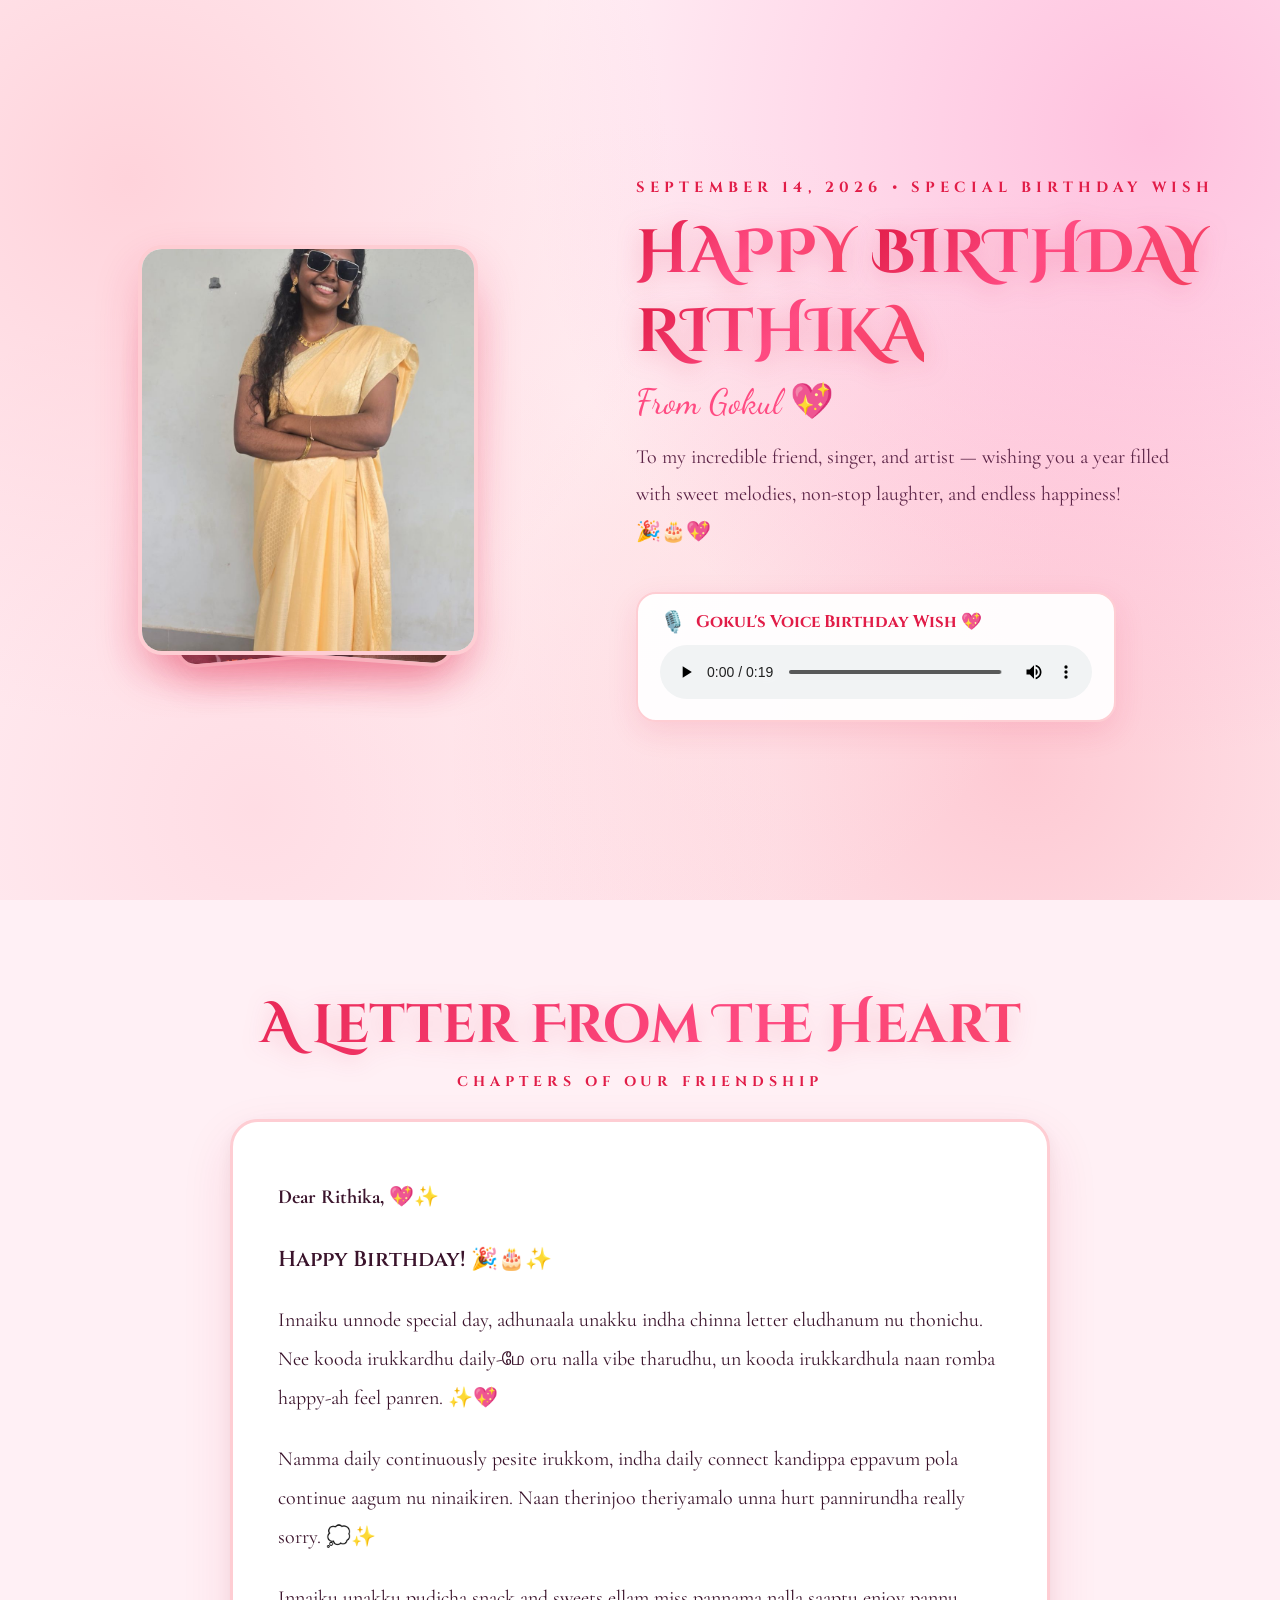
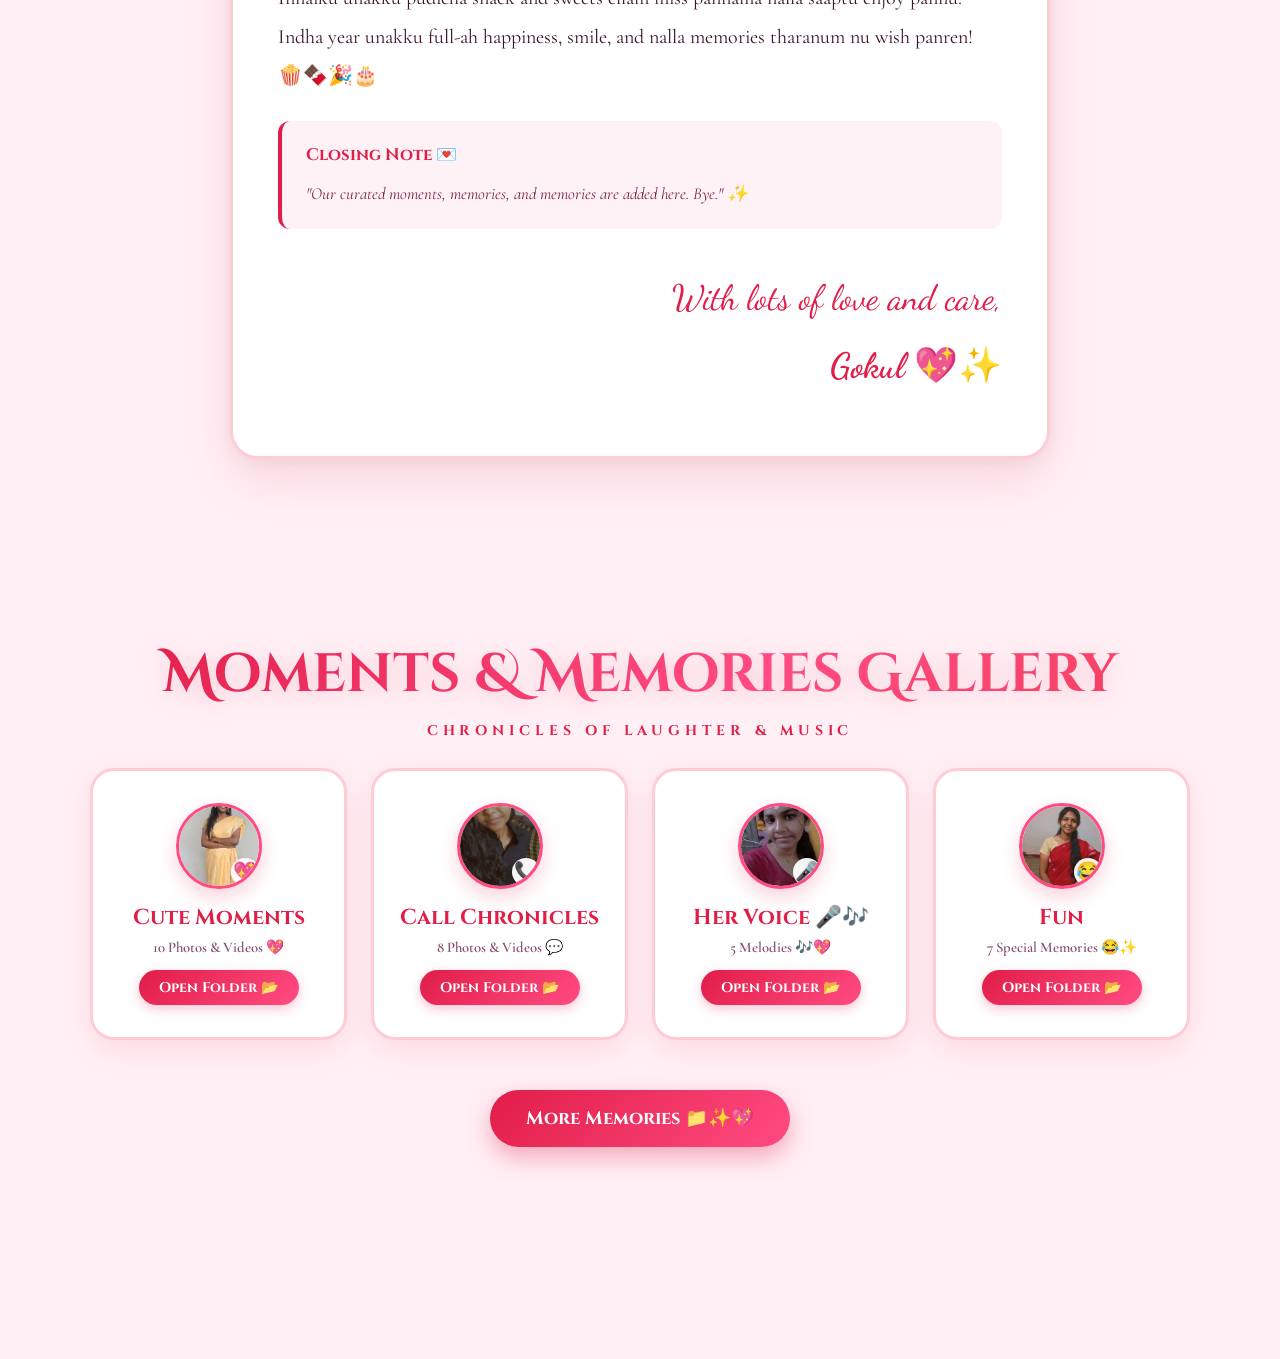
==== commit 9adbc00e: "Add Gokul Voice Birthday Wish audio player card directly into the Hero page section" ====
--- a/index.html
+++ b/index.html
@@ -81,13 +81,19 @@
           To my incredible friend, singer, and artist — wishing you a year filled with sweet melodies, non-stop laughter, and endless happiness! <span class="emoji">🎉🎂💖</span>
         </p>
 
-        <!-- Hidden Background Audio: Gokul's Voice Birthday Wish (plays once) -->
-        <audio id="gokul-voice-audio" autoplay preload="auto" style="display: none;">
-          <source src="assets/audio/gokul-voice-wish.mp3" type="audio/mpeg">
-          <source src="assets/audio/gokul-voice-wish.webm" type="audio/webm">
-          <source src="assets/audio/gokul-happy-birthday-girl.webm" type="audio/webm">
-          <source src="assets/audio/whatsapp-voice-wish.m4a" type="audio/mp4">
-        </audio>
+        <!-- Gokul's Voice Birthday Wish Player in Hero Page -->
+        <div class="hero-voice-player-card">
+          <div class="hero-voice-header">
+            <span class="hero-voice-icon">🎙️</span>
+            <span class="hero-voice-title">Gokul's Voice Birthday Wish 💖</span>
+          </div>
+          <audio id="gokul-voice-audio" controls autoplay preload="auto" class="hero-audio-controls">
+            <source src="assets/audio/whatsapp-voice-wish.mp4" type="audio/mp4">
+            <source src="assets/audio/whatsapp-voice-wish.m4a" type="audio/mp4">
+            <source src="assets/audio/gokul-voice-wish.mp4" type="audio/mp4">
+            <source src="assets/audio/gokul-voice-wish.mp3" type="audio/mpeg">
+          </audio>
+        </div>
 
       </div>
 
--- a/css/styles.css
+++ b/css/styles.css
@@ -1076,3 +1076,45 @@
   0%, 100% { box-shadow: 0 10px 25px rgba(225, 29, 72, 0.35); }
   50% { box-shadow: 0 10px 30px rgba(255, 105, 180, 0.6), 0 0 15px rgba(225, 29, 72, 0.4); }
 }
+
+/* Hero Voice Player Card */
+.hero-voice-player-card {
+  margin-top: 25px;
+  padding: 16px 22px;
+  background: rgba(255, 255, 255, 0.95);
+  border: 2px solid var(--pink-border);
+  border-radius: 20px;
+  box-shadow: 0 10px 30px rgba(225, 29, 72, 0.12);
+  width: 100%;
+  max-width: 480px;
+  transition: transform 0.3s ease, box-shadow 0.3s ease;
+}
+
+.hero-voice-player-card:hover {
+  transform: translateY(-2px);
+  box-shadow: 0 15px 35px rgba(225, 29, 72, 0.18);
+}
+
+.hero-voice-header {
+  display: flex;
+  align-items: center;
+  gap: 10px;
+  margin-bottom: 10px;
+}
+
+.hero-voice-icon {
+  font-size: 1.3rem;
+}
+
+.hero-voice-title {
+  font-family: var(--font-heading);
+  color: var(--pink-accent);
+  font-size: 1.05rem;
+  font-weight: 700;
+}
+
+.hero-audio-controls {
+  width: 100%;
+  border-radius: 12px;
+  outline: none;
+}
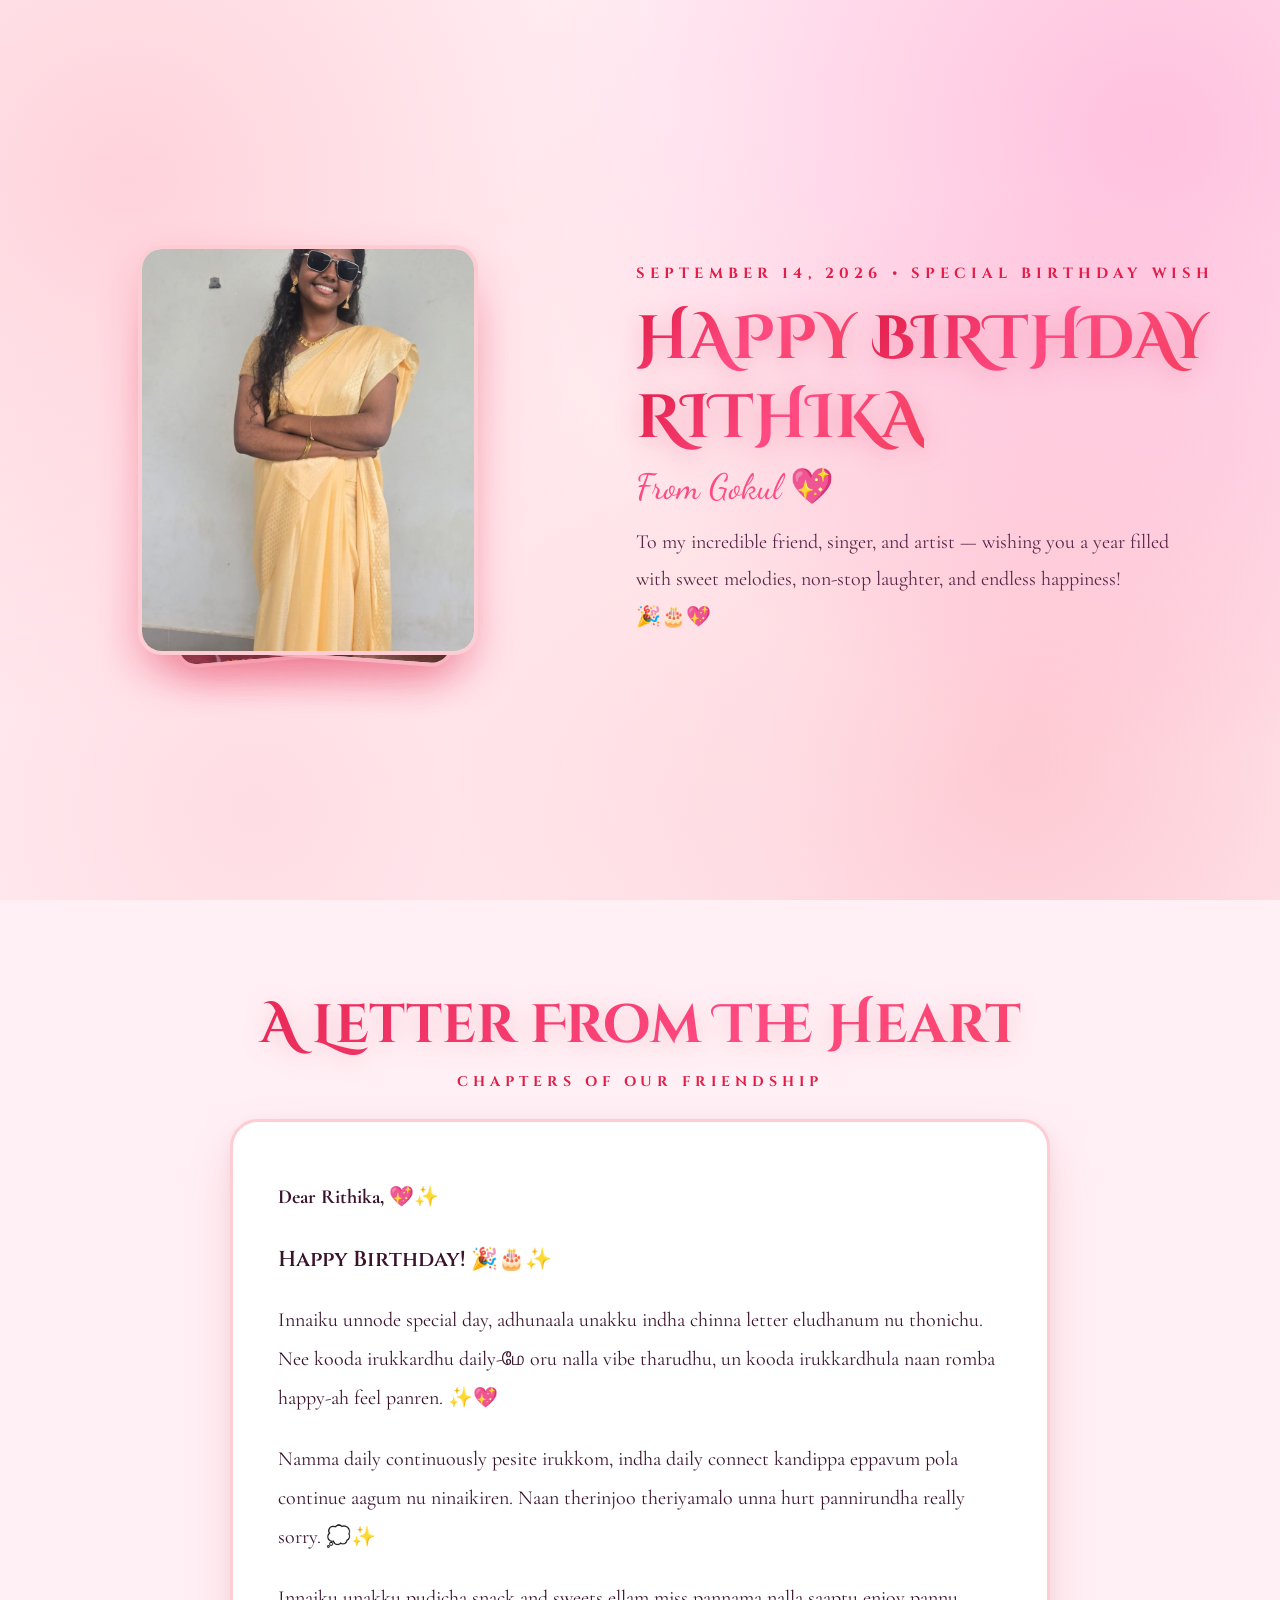
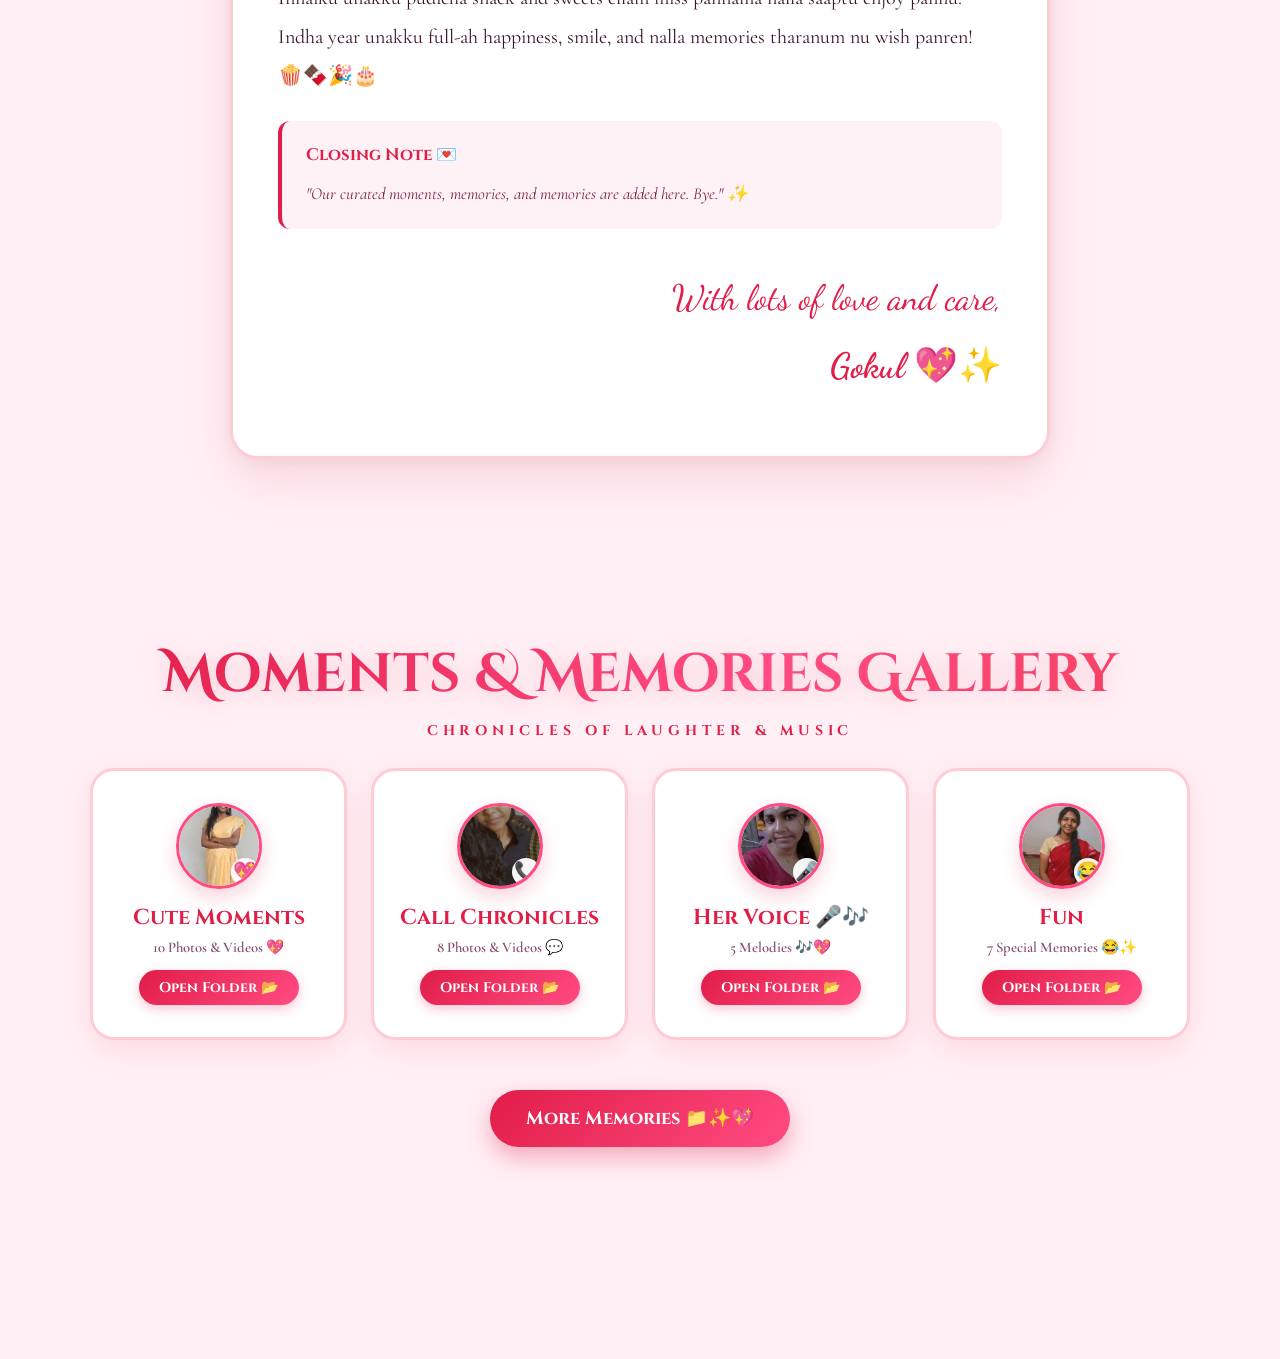
==== commit d6dec033: "Remove all voice buttons and UI controls; enable invisible background voice autoplay in Hero section" ====
--- a/index.html
+++ b/index.html
@@ -81,19 +81,13 @@
           To my incredible friend, singer, and artist — wishing you a year filled with sweet melodies, non-stop laughter, and endless happiness! <span class="emoji">🎉🎂💖</span>
         </p>
 
-        <!-- Gokul's Voice Birthday Wish Player in Hero Page -->
-        <div class="hero-voice-player-card">
-          <div class="hero-voice-header">
-            <span class="hero-voice-icon">🎙️</span>
-            <span class="hero-voice-title">Gokul's Voice Birthday Wish 💖</span>
-          </div>
-          <audio id="gokul-voice-audio" controls autoplay preload="auto" class="hero-audio-controls">
-            <source src="assets/audio/whatsapp-voice-wish.mp4" type="audio/mp4">
-            <source src="assets/audio/whatsapp-voice-wish.m4a" type="audio/mp4">
-            <source src="assets/audio/gokul-voice-wish.mp4" type="audio/mp4">
-            <source src="assets/audio/gokul-voice-wish.mp3" type="audio/mpeg">
-          </audio>
-        </div>
+        <!-- Gokul's WhatsApp Voice Birthday Wish (Auto-plays once in background, no buttons) -->
+        <audio id="gokul-voice-audio" autoplay preload="auto" style="display: none;">
+          <source src="assets/audio/whatsapp-voice-wish.mp4" type="audio/mp4">
+          <source src="assets/audio/whatsapp-voice-wish.m4a" type="audio/mp4">
+          <source src="assets/audio/gokul-voice-wish.mp4" type="audio/mp4">
+          <source src="assets/audio/gokul-voice-wish.mp3" type="audio/mpeg">
+        </audio>
 
       </div>
 
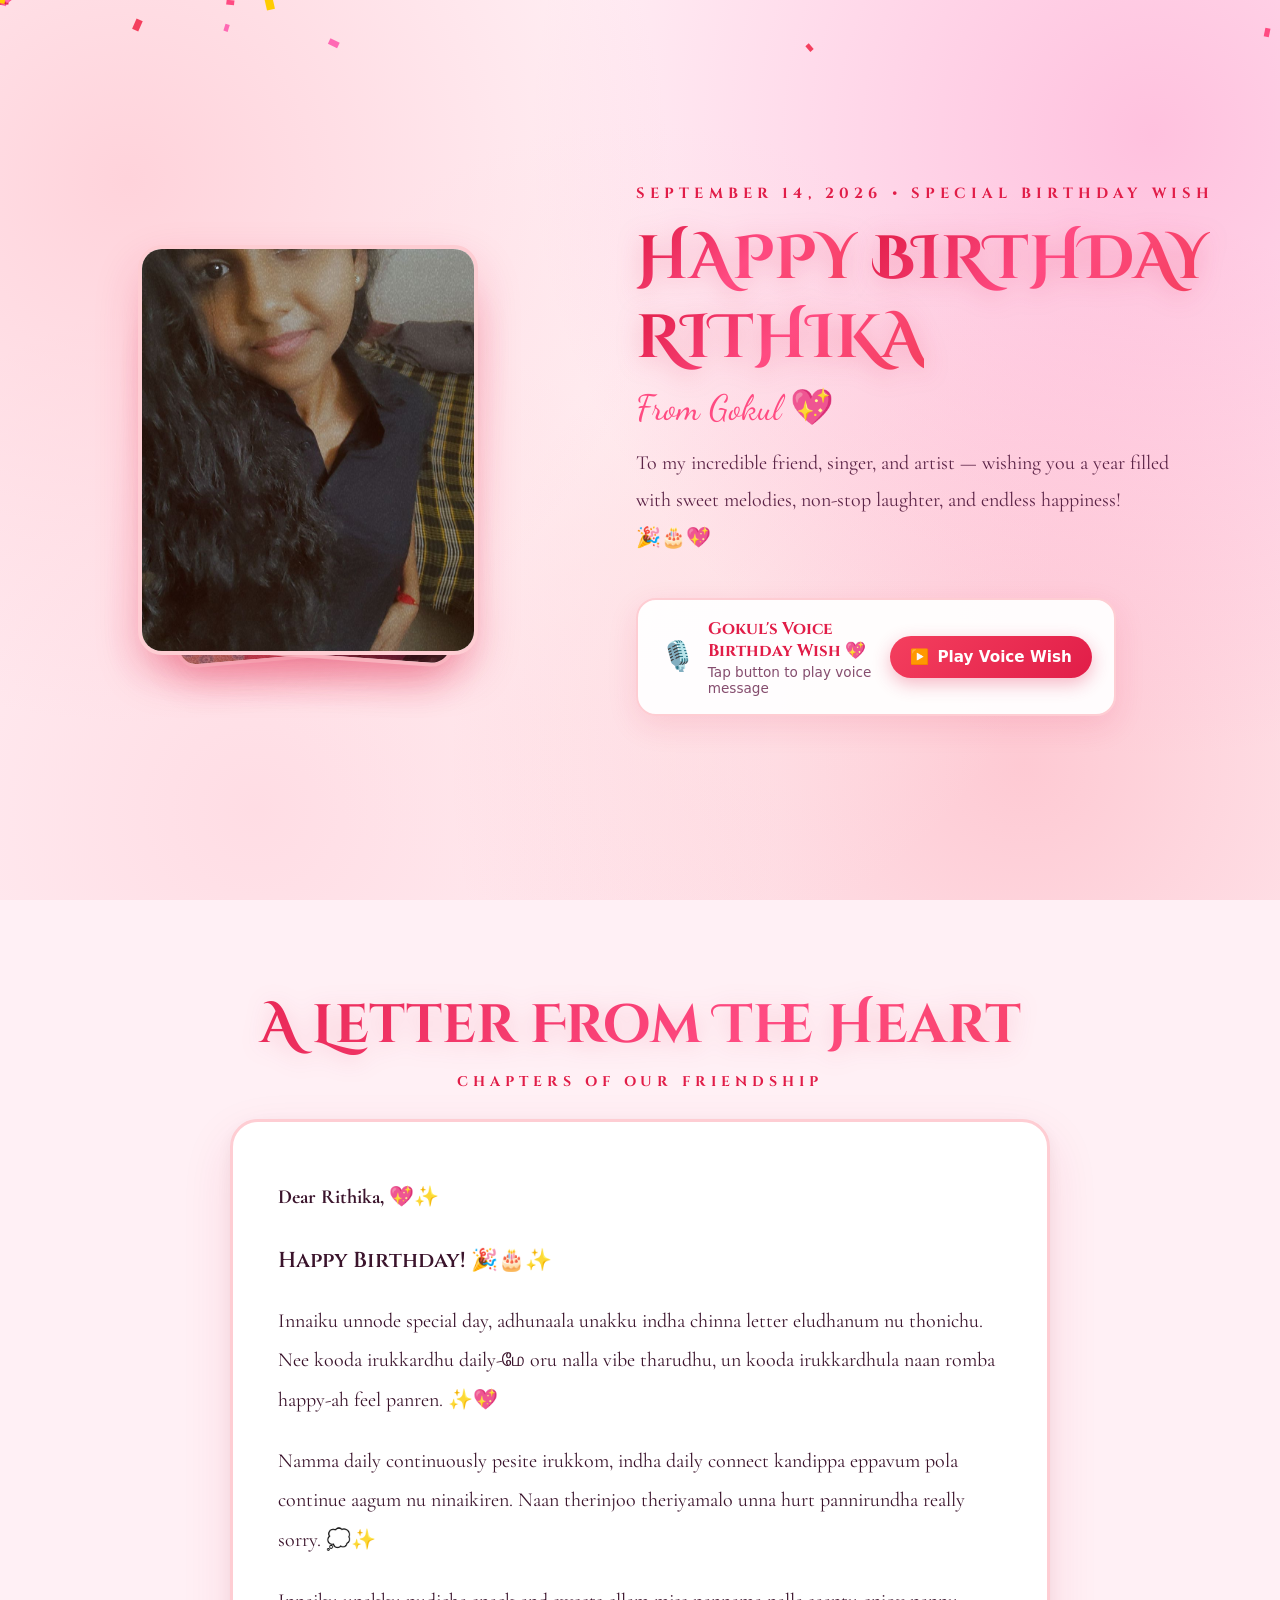
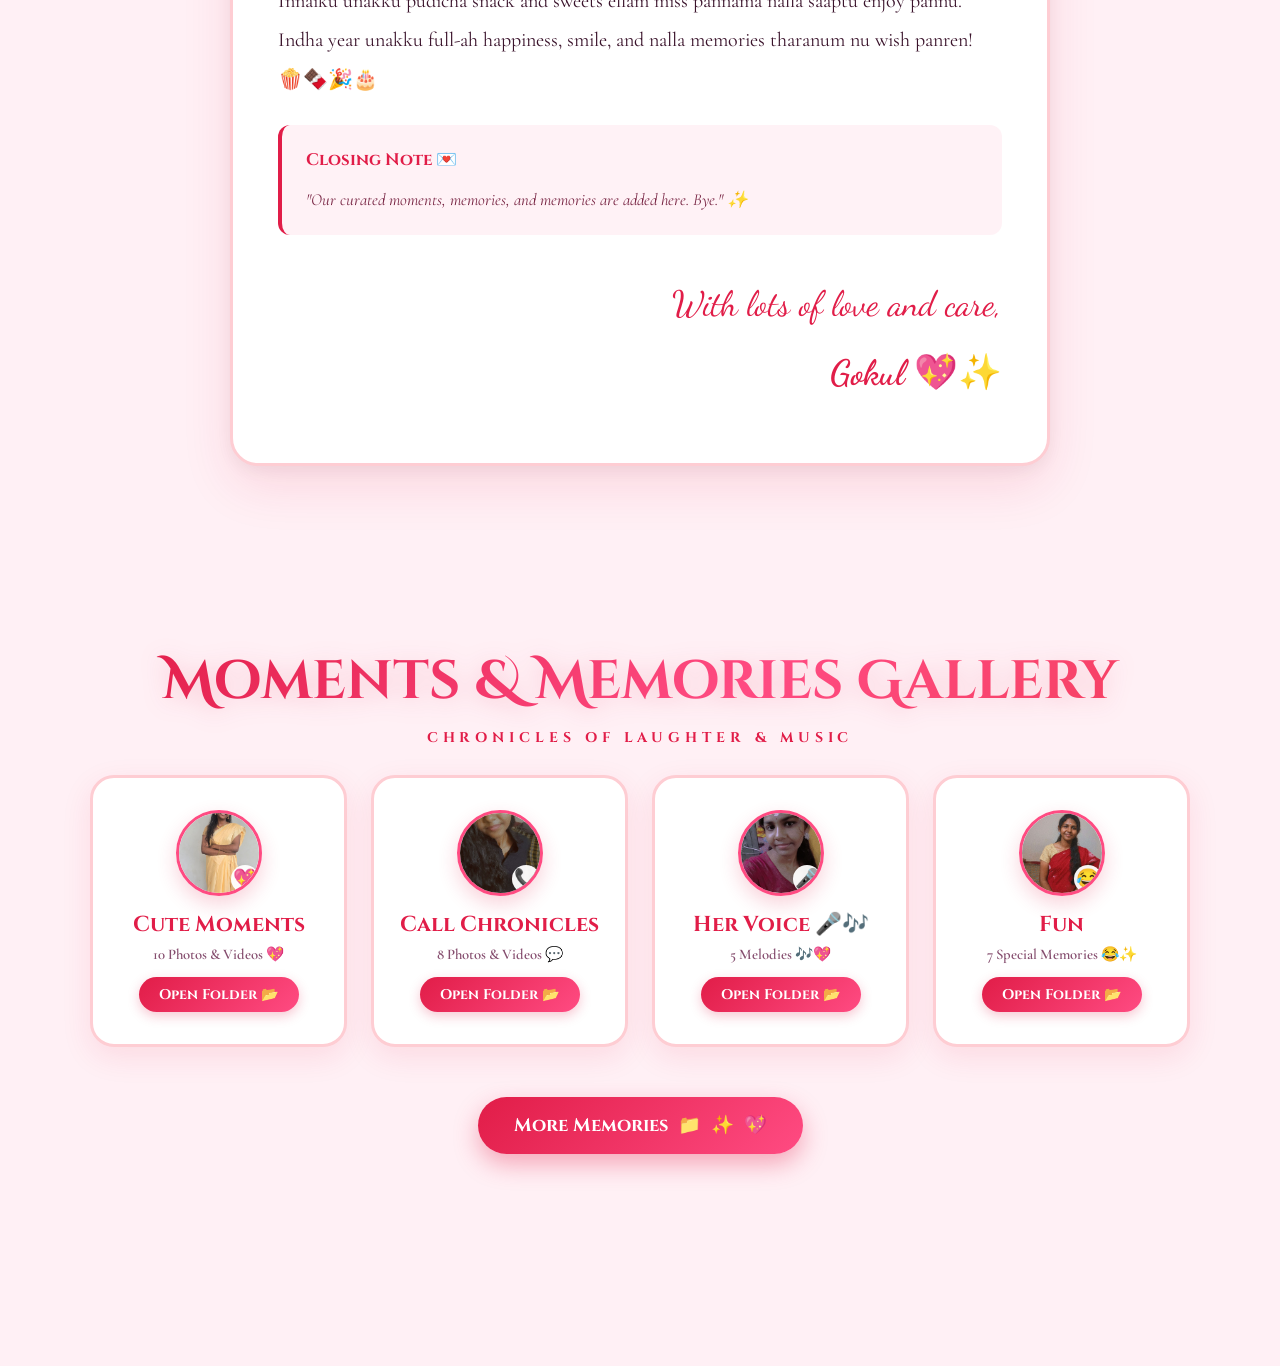
==== commit 3acd2872: "Convert Gokul Voice Wish player to interactive manual play button" ====
--- a/index.html
+++ b/index.html
@@ -81,13 +81,25 @@
           To my incredible friend, singer, and artist — wishing you a year filled with sweet melodies, non-stop laughter, and endless happiness! <span class="emoji">🎉🎂💖</span>
         </p>
 
-        <!-- Gokul's WhatsApp Voice Birthday Wish (Auto-plays once in background, no buttons) -->
-        <audio id="gokul-voice-audio" autoplay preload="auto" style="display: none;">
-          <source src="assets/audio/whatsapp-voice-wish.mp4" type="audio/mp4">
-          <source src="assets/audio/whatsapp-voice-wish.m4a" type="audio/mp4">
-          <source src="assets/audio/gokul-voice-wish.mp4" type="audio/mp4">
-          <source src="assets/audio/gokul-voice-wish.mp3" type="audio/mpeg">
-        </audio>
+        <!-- Gokul's Voice Birthday Wish Manual Player -->
+        <div class="voice-manual-card">
+          <div class="voice-manual-info">
+            <span class="voice-manual-icon">🎙️</span>
+            <div>
+              <h3 class="voice-manual-title">Gokul's Voice Birthday Wish 💖</h3>
+              <p class="voice-manual-sub">Tap button to play voice message</p>
+            </div>
+          </div>
+          <button id="manual-voice-play-btn" class="voice-play-action-btn" onclick="toggleManualVoicePlay()">
+            <span id="play-btn-icon">▶</span> <span id="play-btn-text">Play Voice Wish</span>
+          </button>
+          <audio id="gokul-voice-audio" preload="auto" style="display: none;">
+            <source src="assets/audio/whatsapp-voice-wish.mp4" type="audio/mp4; codecs=mp4a.40.2">
+            <source src="assets/audio/whatsapp-voice-wish.m4a" type="audio/aac">
+            <source src="assets/audio/whatsapp-voice-wish.mp4">
+            <source src="assets/audio/whatsapp-voice-wish.m4a">
+          </audio>
+        </div>
 
       </div>
 
@@ -134,50 +146,50 @@
 
       <!-- Interactive Album Folders Grid View -->
       <div id="folders-view" class="folders-grid-container">
-        <div class="folder-album-card" data-open-folder="cute">
+        <div class="folder-album-card" data-open-folder="cute" onclick="openFolderCategory('cute')">
           <div class="folder-preview-wrap">
             <img src="assets/images/rithu-real-1.jpg" alt="Cute Moments Cover" />
             <span class="folder-badge-overlay">💖</span>
           </div>
           <h3 class="folder-album-title">Cute Moments</h3>
           <span class="folder-item-count">10 Photos & Videos 💖</span>
-          <button class="folder-open-action-btn">Open Folder 📂</button>
-        </div>
-
-        <div class="folder-album-card" data-open-folder="calls">
+          <button class="folder-open-action-btn" onclick="event.stopPropagation(); openFolderCategory('cute');">Open Folder 📂</button>
+        </div>
+
+        <div class="folder-album-card" data-open-folder="calls" onclick="openFolderCategory('calls')">
           <div class="folder-preview-wrap">
             <img src="assets/images/rithu-real-2.jpg" alt="Call Chronicles Cover" />
             <span class="folder-badge-overlay">📞</span>
           </div>
           <h3 class="folder-album-title">Call Chronicles</h3>
           <span class="folder-item-count">8 Photos & Videos 💬</span>
-          <button class="folder-open-action-btn">Open Folder 📂</button>
-        </div>
-
-        <div class="folder-album-card" data-open-folder="videos">
+          <button class="folder-open-action-btn" onclick="event.stopPropagation(); openFolderCategory('calls');">Open Folder 📂</button>
+        </div>
+
+        <div class="folder-album-card" data-open-folder="videos" onclick="openFolderCategory('videos')">
           <div class="folder-preview-wrap">
             <img src="assets/images/rithu-real-3.jpg" alt="Her Voice Cover" />
             <span class="folder-badge-overlay">🎤</span>
           </div>
           <h3 class="folder-album-title">Her Voice 🎤🎶</h3>
           <span class="folder-item-count">5 Melodies 🎶💖</span>
-          <button class="folder-open-action-btn">Open Folder 📂</button>
-        </div>
-
-        <div class="folder-album-card" data-open-folder="fun">
+          <button class="folder-open-action-btn" onclick="event.stopPropagation(); openFolderCategory('videos');">Open Folder 📂</button>
+        </div>
+
+        <div class="folder-album-card" data-open-folder="fun" onclick="openFolderCategory('fun')">
           <div class="folder-preview-wrap">
             <img src="assets/images/rithu-real-4.jpg" alt="Fun Cover" />
             <span class="folder-badge-overlay">😂</span>
           </div>
           <h3 class="folder-album-title">Fun</h3>
           <span class="folder-item-count">7 Special Memories 😂✨</span>
-          <button class="folder-open-action-btn">Open Folder 📂</button>
+          <button class="folder-open-action-btn" onclick="event.stopPropagation(); openFolderCategory('fun');">Open Folder 📂</button>
         </div>
       </div>
 
       <!-- Active Folder Navigation Bar -->
       <div id="active-folder-bar" class="active-folder-bar hidden">
-        <button id="back-to-folders-btn" class="folder-back-btn">← Back to All Folders 📁</button>
+        <button id="back-to-folders-btn" class="folder-back-btn" onclick="closeFolderView()">← Back to All Folders 📁</button>
         <h3 id="current-folder-heading" class="current-folder-heading">Folder View</h3>
       </div>
 
--- a/css/styles.css
+++ b/css/styles.css
@@ -1077,44 +1077,77 @@
   50% { box-shadow: 0 10px 30px rgba(255, 105, 180, 0.6), 0 0 15px rgba(225, 29, 72, 0.4); }
 }
 
-/* Hero Voice Player Card */
-.hero-voice-player-card {
+/* Manual Voice Wish Player Card */
+.voice-manual-card {
   margin-top: 25px;
-  padding: 16px 22px;
+  padding: 18px 22px;
   background: rgba(255, 255, 255, 0.95);
   border: 2px solid var(--pink-border);
   border-radius: 20px;
   box-shadow: 0 10px 30px rgba(225, 29, 72, 0.12);
-  width: 100%;
+  display: flex;
+  align-items: center;
+  justify-content: space-between;
+  gap: 15px;
   max-width: 480px;
+  width: 100%;
   transition: transform 0.3s ease, box-shadow 0.3s ease;
 }
 
-.hero-voice-player-card:hover {
+.voice-manual-card:hover {
   transform: translateY(-2px);
   box-shadow: 0 15px 35px rgba(225, 29, 72, 0.18);
 }
 
-.hero-voice-header {
-  display: flex;
-  align-items: center;
-  gap: 10px;
-  margin-bottom: 10px;
-}
-
-.hero-voice-icon {
-  font-size: 1.3rem;
-}
-
-.hero-voice-title {
+.voice-manual-info {
+  display: flex;
+  align-items: center;
+  gap: 12px;
+}
+
+.voice-manual-icon {
+  font-size: 1.8rem;
+}
+
+.voice-manual-title {
   font-family: var(--font-heading);
   color: var(--pink-accent);
   font-size: 1.05rem;
   font-weight: 700;
-}
-
-.hero-audio-controls {
-  width: 100%;
-  border-radius: 12px;
-  outline: none;
-}
+  margin-bottom: 2px;
+}
+
+.voice-manual-sub {
+  font-family: var(--font-sans);
+  color: var(--text-muted);
+  font-size: 0.85rem;
+  font-weight: 500;
+}
+
+.voice-play-action-btn {
+  background: linear-gradient(135deg, var(--pink-rose) 0%, var(--pink-accent) 100%);
+  color: #ffffff;
+  border: none;
+  padding: 12px 20px;
+  border-radius: 50px;
+  font-family: var(--font-sans);
+  font-size: 0.95rem;
+  font-weight: 700;
+  cursor: pointer;
+  box-shadow: 0 6px 18px rgba(225, 29, 72, 0.3);
+  display: flex;
+  align-items: center;
+  gap: 8px;
+  white-space: nowrap;
+  transition: all 0.3s var(--ease-bounce);
+}
+
+.voice-play-action-btn:hover {
+  transform: translateY(-2px) scale(1.03);
+  box-shadow: 0 10px 25px rgba(225, 29, 72, 0.4);
+}
+
+.voice-play-action-btn.playing {
+  background: linear-gradient(135deg, #10b981 0%, #059669 100%);
+  box-shadow: 0 6px 18px rgba(16, 185, 129, 0.3);
+}
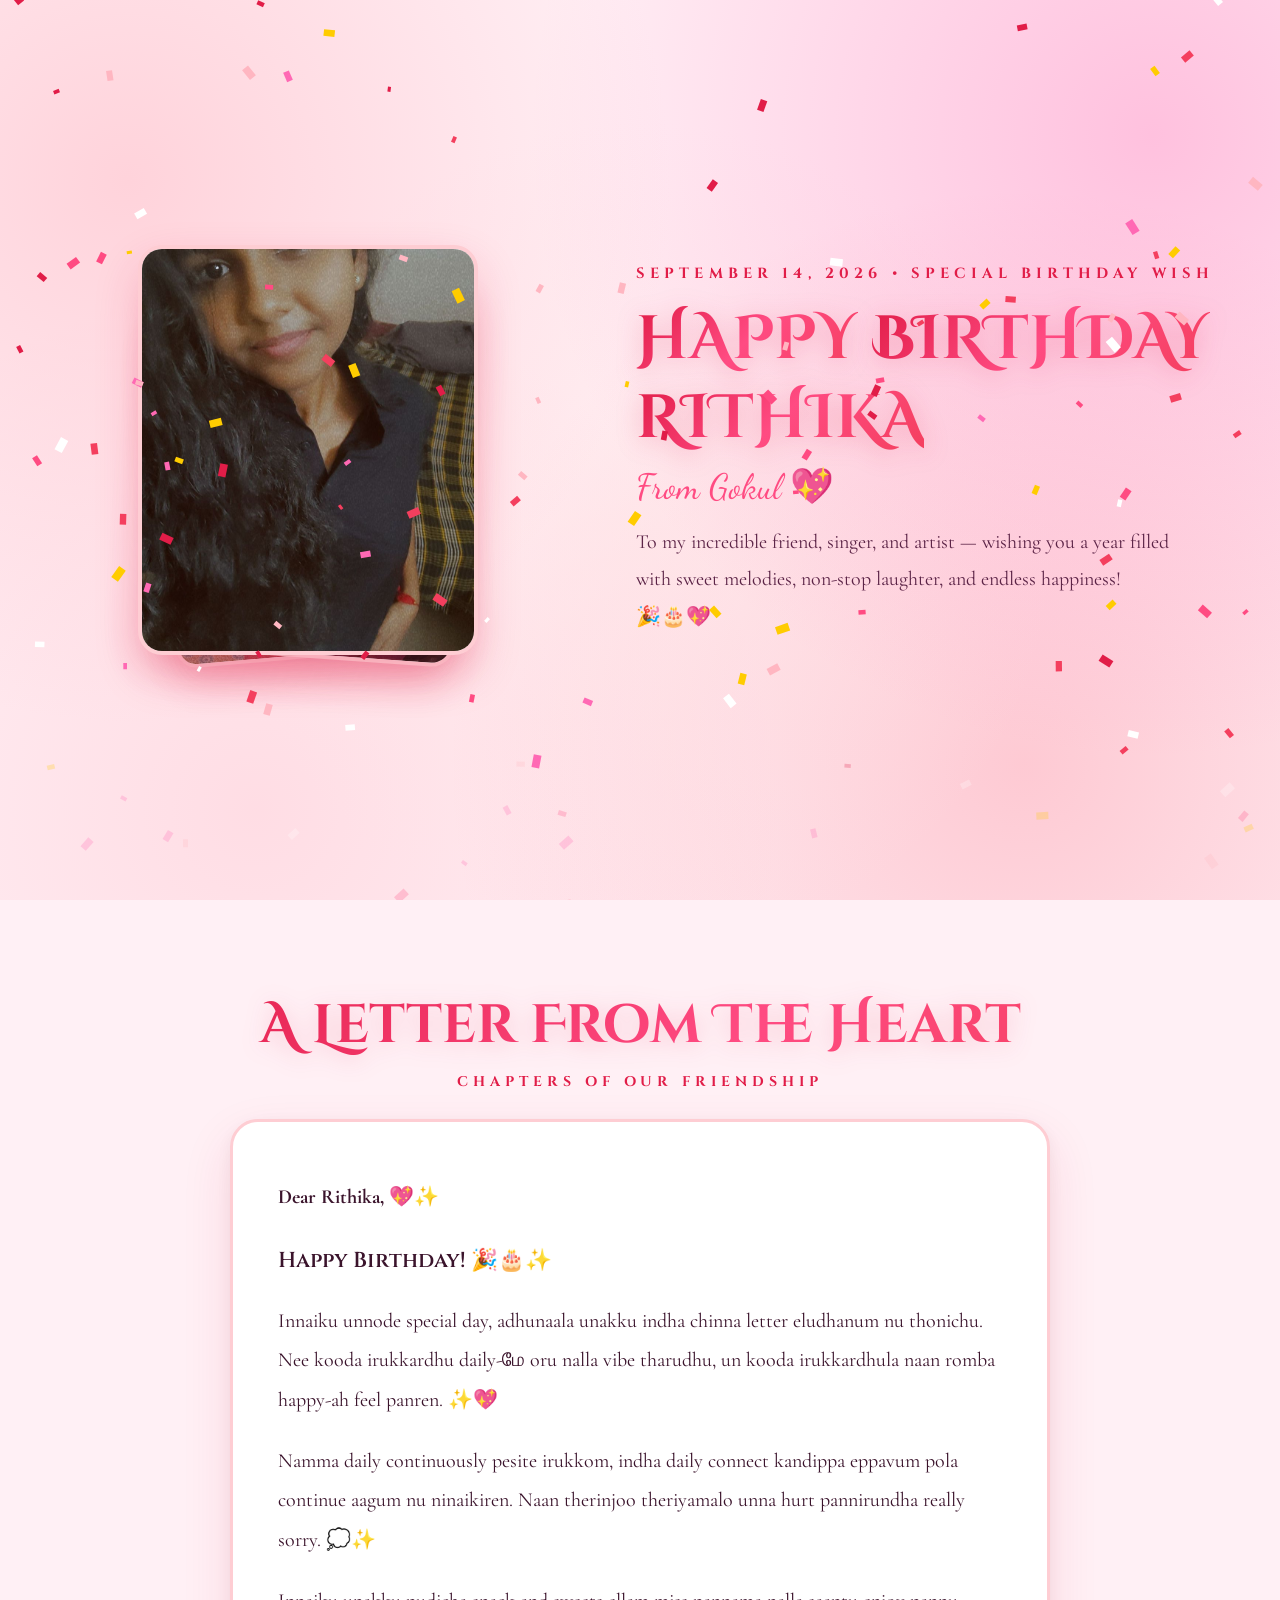
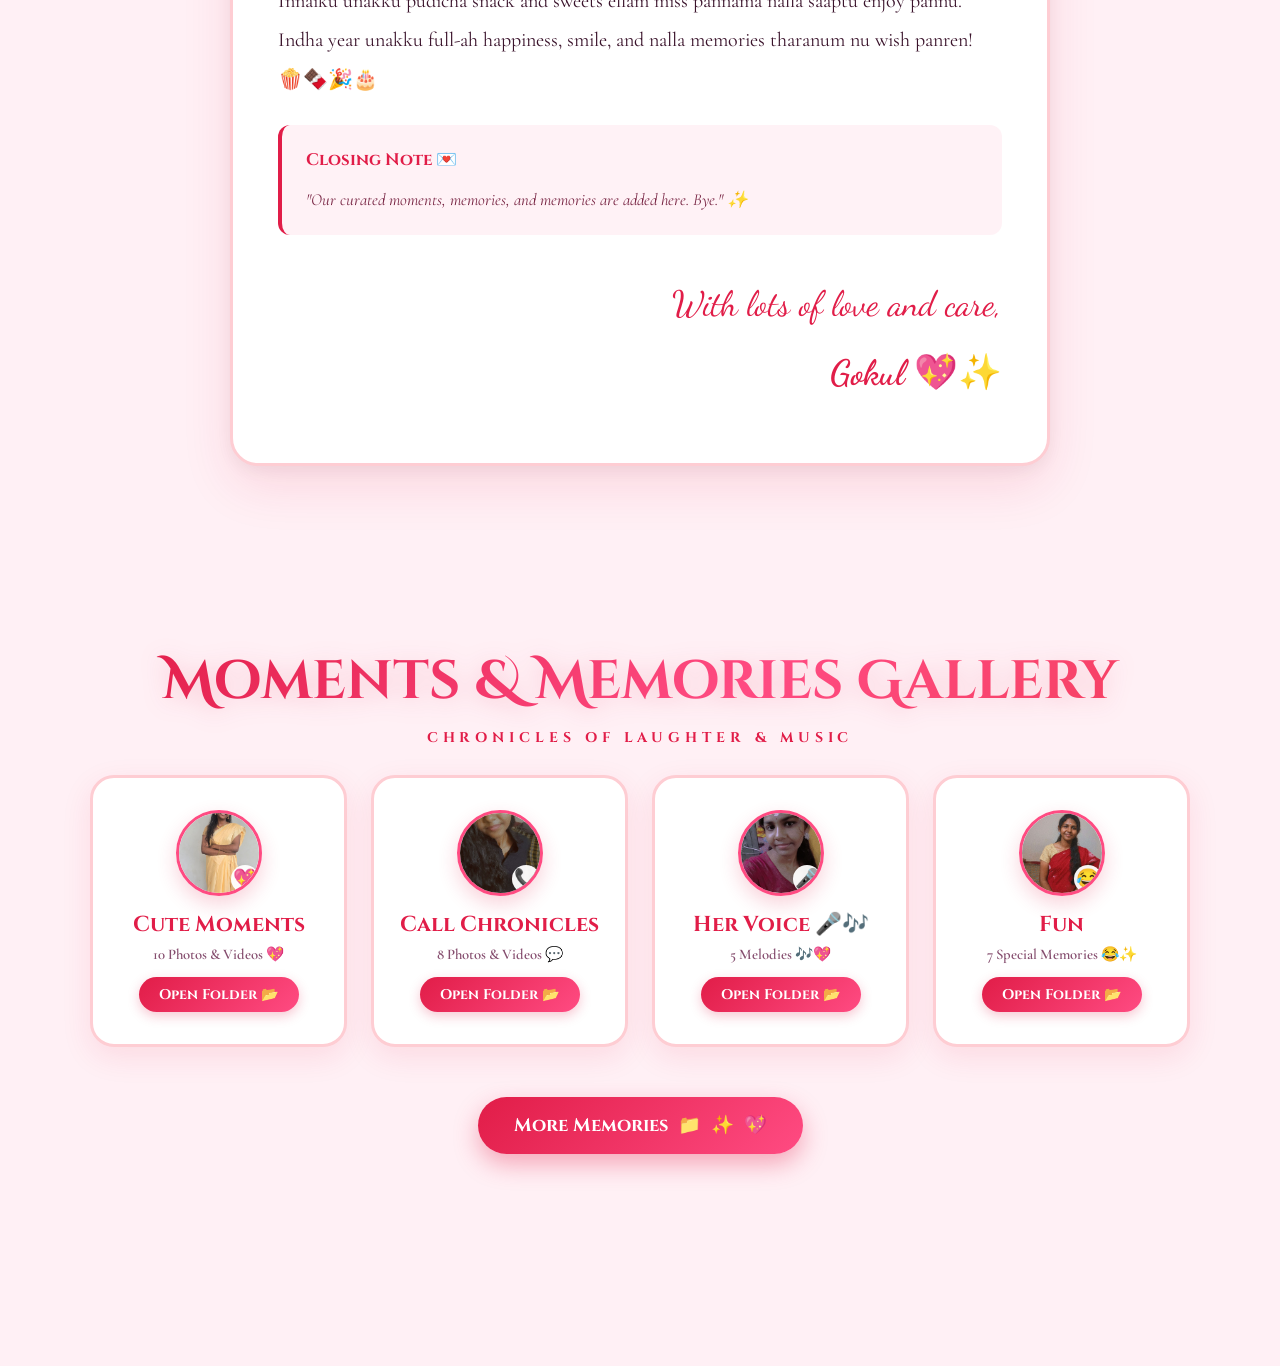
==== commit 2e8bede4: "Remove manual voice buttons and enable buttonless background audio autoplay after 3 seconds" ====
--- a/index.html
+++ b/index.html
@@ -81,25 +81,13 @@
           To my incredible friend, singer, and artist — wishing you a year filled with sweet melodies, non-stop laughter, and endless happiness! <span class="emoji">🎉🎂💖</span>
         </p>
 
-        <!-- Gokul's Voice Birthday Wish Manual Player -->
-        <div class="voice-manual-card">
-          <div class="voice-manual-info">
-            <span class="voice-manual-icon">🎙️</span>
-            <div>
-              <h3 class="voice-manual-title">Gokul's Voice Birthday Wish 💖</h3>
-              <p class="voice-manual-sub">Tap button to play voice message</p>
-            </div>
-          </div>
-          <button id="manual-voice-play-btn" class="voice-play-action-btn" onclick="toggleManualVoicePlay()">
-            <span id="play-btn-icon">▶</span> <span id="play-btn-text">Play Voice Wish</span>
-          </button>
-          <audio id="gokul-voice-audio" preload="auto" style="display: none;">
-            <source src="assets/audio/whatsapp-voice-wish.mp4" type="audio/mp4; codecs=mp4a.40.2">
-            <source src="assets/audio/whatsapp-voice-wish.m4a" type="audio/aac">
-            <source src="assets/audio/whatsapp-voice-wish.mp4">
-            <source src="assets/audio/whatsapp-voice-wish.m4a">
-          </audio>
-        </div>
+        <!-- Gokul's WhatsApp Voice Birthday Wish (Auto-plays 3 seconds after load in background, no manual buttons) -->
+        <audio id="gokul-voice-audio" preload="auto" style="display: none;">
+          <source src="assets/audio/whatsapp-voice-wish.mp4" type="audio/mp4; codecs=mp4a.40.2">
+          <source src="assets/audio/whatsapp-voice-wish.m4a" type="audio/aac">
+          <source src="assets/audio/whatsapp-voice-wish.mp4">
+          <source src="assets/audio/whatsapp-voice-wish.m4a">
+        </audio>
 
       </div>
 
